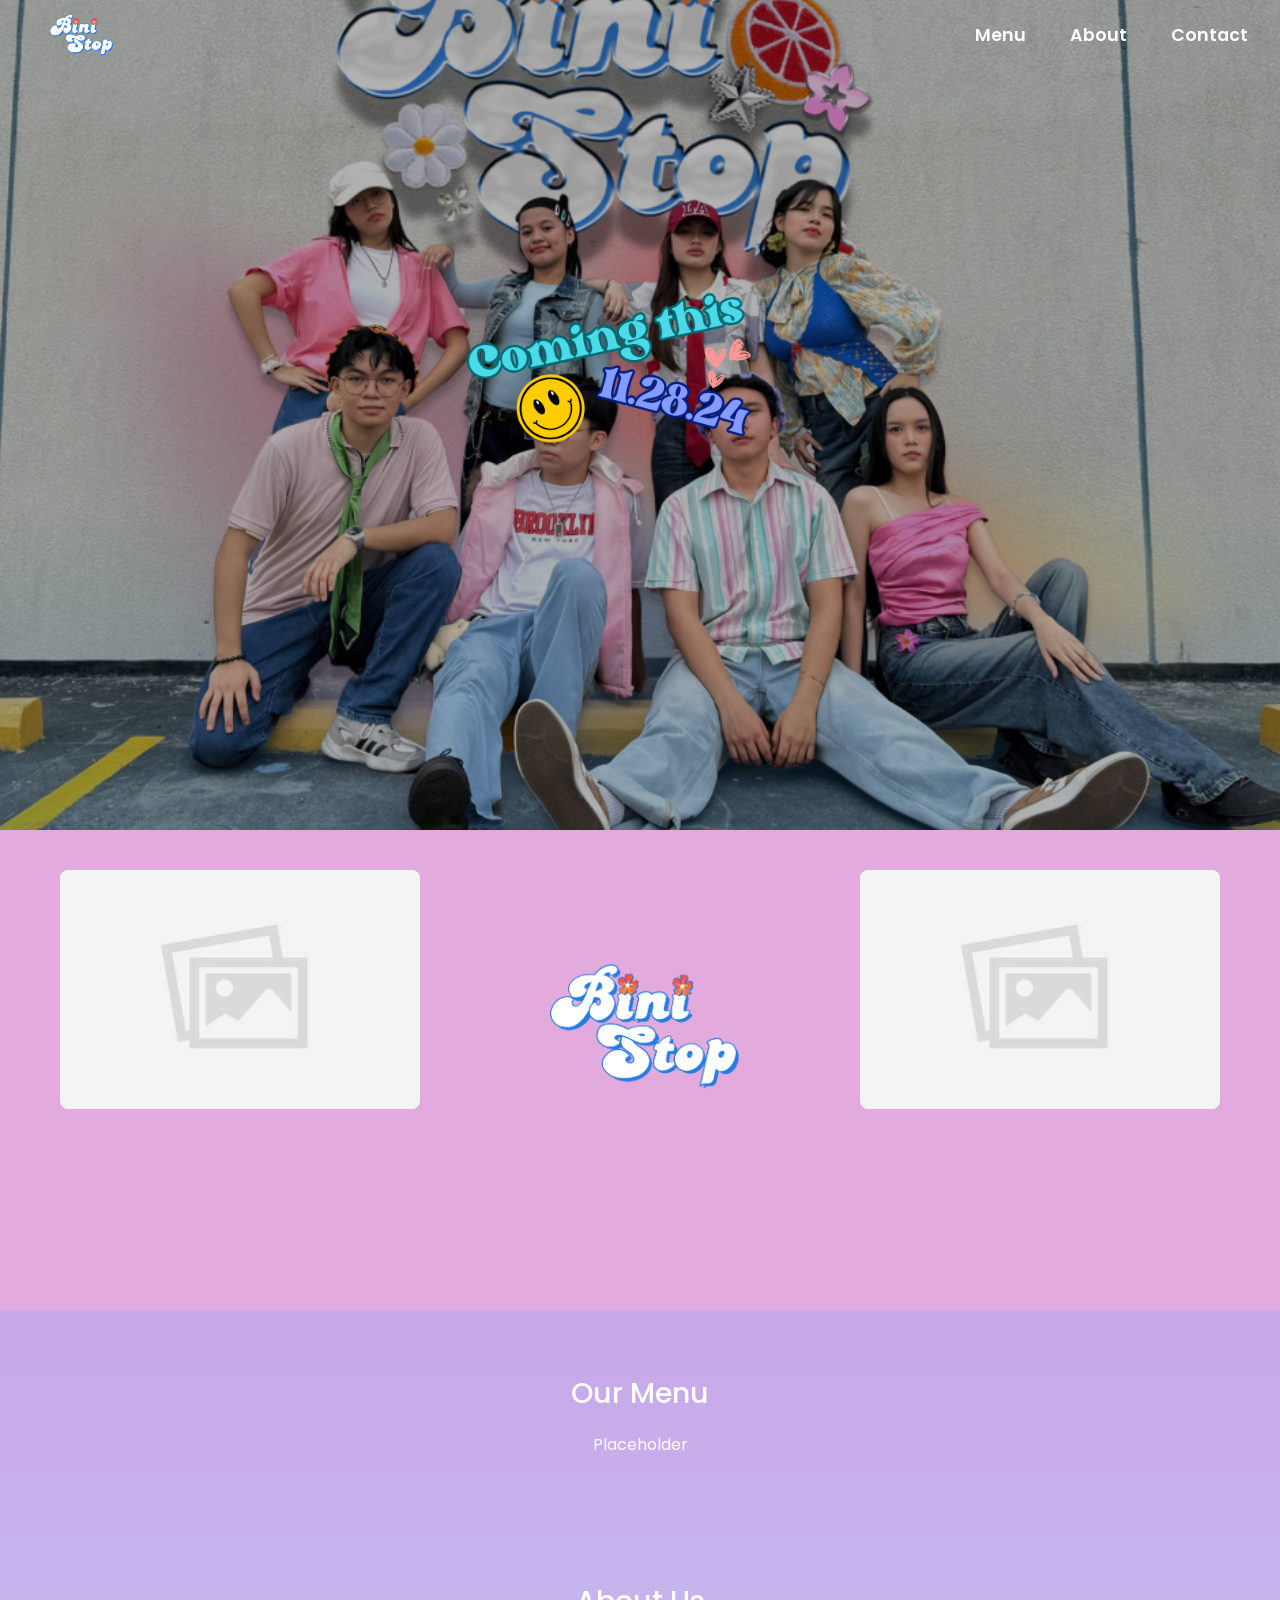
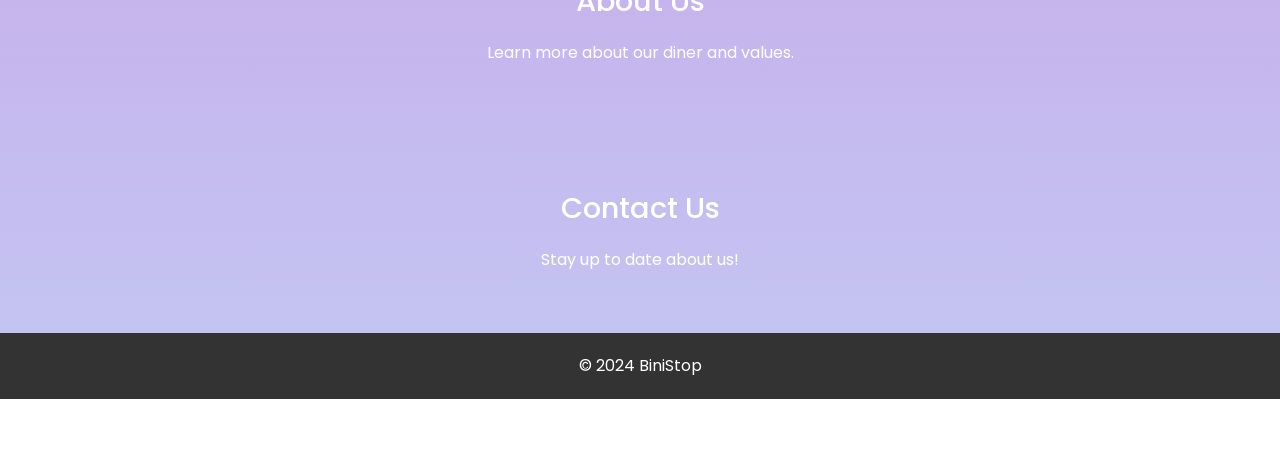
==== index.html @ a8782098 "Added slider" ====
<!DOCTYPE html>
<html lang="en">
<head>
  <meta charset="UTF-8">
  <meta name="viewport" content="width=device-width, initial-scale=1.0, maximum-scale=1.0, user-scalable=no">
  <title>BiniStop</title>
  <link rel="stylesheet" href="./css/style.css">
  <link href="https://fonts.googleapis.com/css2?family=Poppins:wght@400;600&display=swap" rel="stylesheet">
  <link rel="stylesheet" href="https://unpkg.com/swiper/swiper-bundle.min.css">
  <script src="https://cdn.jsdelivr.net/npm/swiper@11/swiper-bundle.min.js"></script>
</head>

<body>
<div class="top-bar">
  <div class="barlogo">
    <img src="./icons/text-logo.PNG" alt="Icon" class="topbar-icon">
  </div>
  <div class="nav-links">
    <a href="#menu">Menu</a>
    <a href="#about">About</a>
    <a href="#contact">Contact</a>
  </div>
</div>

<header class="header">
  <div class="logo-container">
    <img src="./icons/comingsoon.png" alt="Icon" class="logo">
  </div>
</header>

<section id="hero" class="hero">
  <div class="swiper-container">
    <div class="swiper-wrapper">
      <div class="swiper-slide"><img src="./icons/placeholder.png" alt="Diner Image 1"></div>
      <div class="swiper-slide"><img src="./icons/text-logo.PNG" alt="Diner Image 2"></div>
      <div class="swiper-slide"><img src="./icons/placeholder.png" alt="Diner Image 3"></div>
    </div>
    <div class="swiper-pagination"></div>
    <div class="swiper-button-next"></div>
    <div class="swiper-button-prev"></div>
  </div>
</section>

<section id="menu" class="menu">
  <h2>Our Menu</h2>
  <p>Placeholder</p>
</section>

<section id="about" class="about">
  <h2>About Us</h2>
  <p>Learn more about our diner and values.</p>
</section>

<section id="contact" class="contact">
  <h2>Contact Us</h2>
  <p>Stay up to date about us!</p>
</section>

<footer class="footer">
  <p>&copy; 2024 BiniStop</p>
</footer>

<script src="https://cdn.jsdelivr.net/npm/swiper@11/swiper-bundle.min.js"></script>
<script src="./js/app.js" defer></script>
</body>
</html>
---- css/style.css ----
/* style.css */
:root {
  --prim-pink: #FF69B4;
  --prim-green: #3CB371;
  --prim-blue: #6495ED;
  --prim-yellow: #FFD700;
  --text-color: #333;
  --bg-color: #f7f7f7;

  --lite-pink: #F4E7FB;
  --lite-tan: #F3DCDC;
  --lite-orange: #F5BCBA;
  --lite-lavender: #E3AADD;
  --lite-purple: #C8A8E9;
  --lite-blue: #C3C7F3;

  --my-gradient: linear-gradient(var(--lite-pink), var(--lite-orange), var(--lite-purple), var(--lite-blue));
  --header-height: 70px;
}

html {
  scroll-behavior: smooth;
  -webkit-text-size-adjust: 100%;
  -webkit-tap-highlight-color: transparent;
}

body {
  font-family: 'Poppins', sans-serif;
  font-size: 16px;
  background: var(--my-gradient);
  color: var(--lite-orange);
  line-height: 1.6;
  margin: 0;
  padding: 0;
  overflow-x: hidden;
  -webkit-font-smoothing: antialiased;
  -moz-osx-font-smoothing: grayscale;
}

* {
  box-sizing: border-box;
  margin: 0;
  padding: 0;
  touch-action: manipulation;
}

/* Top Bar and Navigation Styles */
.top-bar {
  display: flex;
  align-items: center;
  justify-content: space-between;
  background-color: rgba(0, 0, 0, 0);
  padding: 0 20px;
  width: 100%;
  height: var(--header-height);
  position: fixed;
  top: 0;
  z-index: 1000;
  transition: all 0.3s ease;
  backdrop-filter: blur(0);
  -webkit-backdrop-filter: blur(0);
}

.top-bar.scrolled {
  background-color: rgba(0, 0, 0, 0.8);
  backdrop-filter: blur(10px);
  -webkit-backdrop-filter: blur(10px);
}

.nav-links {
  display: flex;
  gap: 20px;
  align-items: center;
  margin-left: auto;
}

.nav-links a {
  color: white;
  text-decoration: none;
  font-size: 1.1rem;
  font-weight: 600;
  transition: color 0.3s;
  padding: 8px 12px;
  border-radius: 4px;
  white-space: nowrap;
}

.nav-links a:hover,
.nav-links a:active {
  color: var(--lite-blue);
  background-color: rgba(255, 255, 255, 0.1);
}

.barlogo {
  display: flex;
  align-items: center;
  height: 100%;
}

.topbar-icon {
  width: 120px;
  height: auto;
  object-fit: contain;
}

/* Header Styles */
.header {
  display: flex;
  justify-content: center;
  align-items: center;
  min-height: 100vh;
  background-image: url("../icons/headerimg.png");
  background-size: cover;
  background-position: center;
  background-repeat: no-repeat;
  position: relative;
  padding: 20px;
  text-align: center;
  margin-top: calc(-1 * var(--header-height));
}

.header::before {
  content: '';
  position: absolute;
  top: 0;
  left: 0;
  right: 0;
  bottom: 0;
  background-color: rgba(0, 0, 0, 0.3);
  z-index: 1;
}

.logo-container {
  position: relative;
  z-index: 2;
  width: 100%;
  max-width: 500px;
  margin: 0 auto;
  padding: 20px;
}

.logo {
  width: 100%;
  height: auto;
  max-height: 400px;
  object-fit: contain;
  transition: transform 0.3s ease;
}

/* Swiper Styles */
.hero {
  background-color: var(--lite-lavender);
  padding: 40px 0;
}

.swiper-container {
  width: 100%;
  max-width: 1200px;
  margin: 0 auto;
  padding: 0 20px;
  height: 400px;
}

.swiper-slide {
  text-align: center;
  font-size: 18px;
  display: flex;
  justify-content: center;
  align-items: center;
  height: 100%;
}

.swiper-slide img {
  width: 100%;
  height: auto;
  border-radius: 8px;
  object-fit: cover;
}

.swiper-button-next,
.swiper-button-prev {
  color: #fff;
  background-color: rgba(0, 0, 0, 0.5);
  padding: 30px;
  border-radius: 50%;
  width: 40px;
  height: 40px;
}

.swiper-button-next:after,
.swiper-button-prev:after {
  font-size: 20px;
}

.swiper-pagination-bullet {
  background: #fff;
  opacity: 0.5;
}

.swiper-pagination-bullet-active {
  opacity: 1;
}

/* Section Styles */
.section {
  padding: 60px 20px;
  margin: 0;
}

.menu, .about, .contact {
  color: white;
  padding: 60px 20px;
  text-align: center;
}

h1 {
  font-size: 2rem;
  font-weight: 600;
  margin-bottom: 20px;
}

h2 {
  font-size: 1.8rem;
  font-weight: 500;
  margin-bottom: 16px;
}

/* Footer */
.footer {
  background-color: #333;
  color: white;
  padding: 20px;
  text-align: center;
}

/* Media Queries */
@media (max-width: 768px) {
  :root {
    --header-height: 60px;
  }

  .swiper-container {
    height: 300px;
  }

  .swiper-button-next,
  .swiper-button-prev {
    padding: 20px;
  }

  body {
    font-size: 14px;
  }

  .top-bar {
    padding: 0 15px;
  }

  .nav-links {
    gap: 10px;
  }

  .nav-links a {
    font-size: 1rem;
    padding: 6px 8px;
  }

  .topbar-icon {
    width: 100px;
  }

  .header {
    min-height: 80vh;
  }

  .logo-container {
    padding: 15px;
  }

  .logo {
    max-height: 300px;
  }

  .section {
    padding: 40px 15px;
  }

  h1 {
    font-size: 1.8rem;
  }

  h2 {
    font-size: 1.5rem;
  }
}

@media (max-width: 480px) {
  .nav-links a {
    font-size: 0.9rem;
    padding: 4px 6px;
  }

  .topbar-icon {
    width: 80px;
  }

  .logo {
    max-height: 250px;
  }

  .swiper-container {
    height: 250px;
  }
}

/* Touch Device Optimizations */
@media (hover: none) {
  .nav-links a:hover {
    color: white;
    background-color: transparent;
  }
}
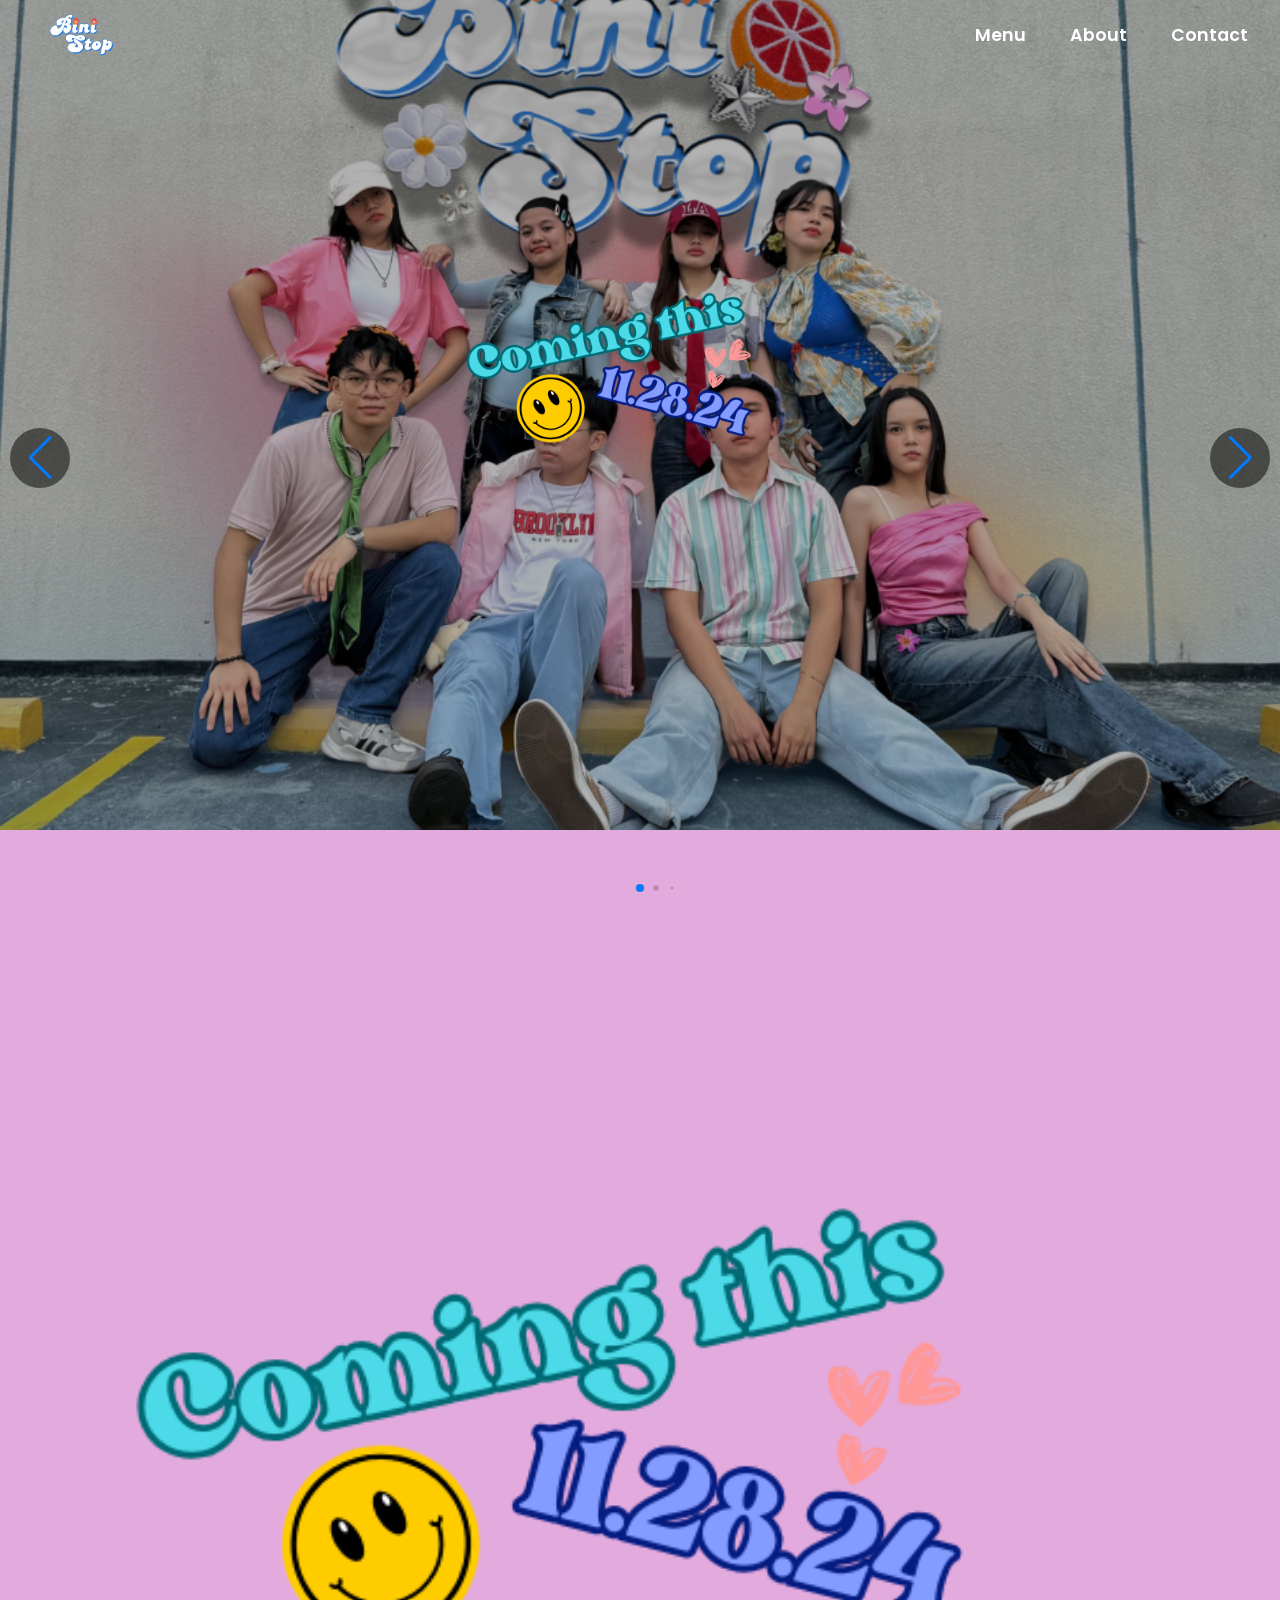
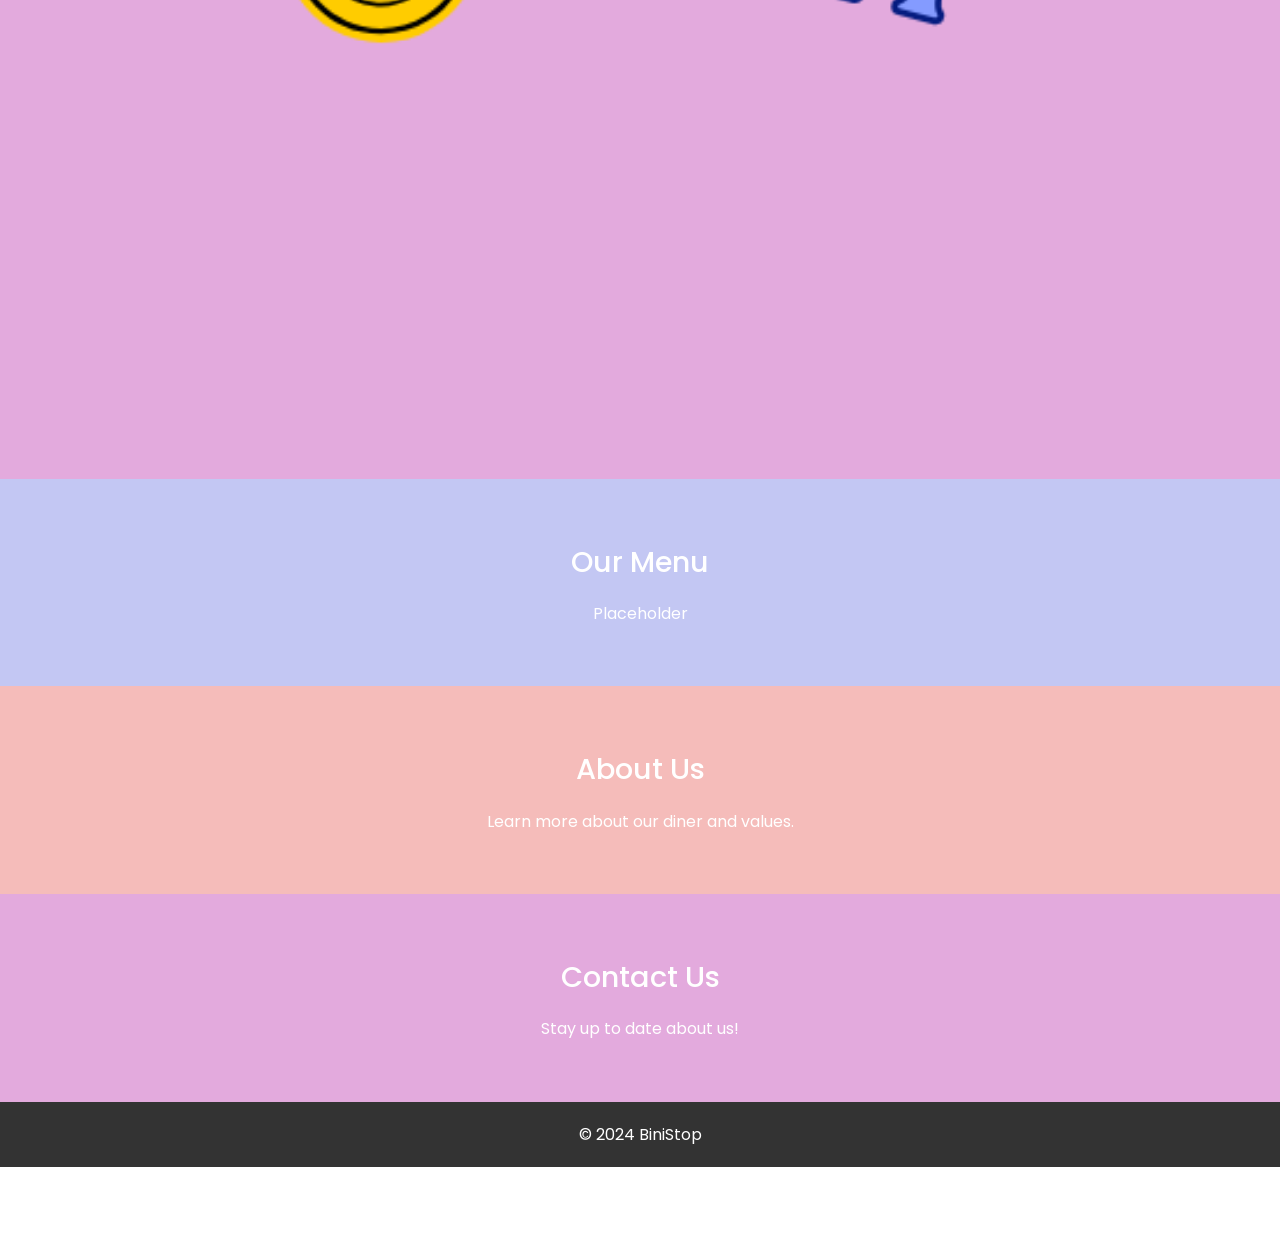
==== commit 36abbb47: "Fixed Swiper Fixed Color Scheme" ====
--- a/index.html
+++ b/index.html
@@ -31,9 +31,9 @@
 <section id="hero" class="hero">
   <div class="swiper-container">
     <div class="swiper-wrapper">
-      <div class="swiper-slide"><img src="./icons/placeholder.png" alt="Diner Image 1"></div>
-      <div class="swiper-slide"><img src="./icons/text-logo.PNG" alt="Diner Image 2"></div>
-      <div class="swiper-slide"><img src="./icons/placeholder.png" alt="Diner Image 3"></div>
+      <div class="swiper-slide"><img src="./icons/comingsoon.png" alt="Diner Image 1"></div>
+      <div class="swiper-slide"><img src="./icons/comingsoon.png" alt="Diner Image 2"></div>
+      <div class="swiper-slide"><img src="./icons/comingsoon.png" alt="Diner Image 3"></div>
     </div>
     <div class="swiper-pagination"></div>
     <div class="swiper-button-next"></div>
--- a/css/style.css
+++ b/css/style.css
@@ -155,10 +155,10 @@
 
 .swiper-container {
   width: 100%;
+  height: auto;
   max-width: 1200px;
   margin: 0 auto;
   padding: 0 20px;
-  height: 400px;
 }
 
 .swiper-slide {
@@ -167,14 +167,15 @@
   display: flex;
   justify-content: center;
   align-items: center;
+  height: 300px; /* Set fixed height instead of aspect-ratio */
+}
+
+.swiper-slide img {
+  width: 100%;
   height: 100%;
-}
-
-.swiper-slide img {
-  width: 100%;
-  height: auto;
+  max-width: 100%;
   border-radius: 8px;
-  object-fit: cover;
+  object-fit: contain;
 }
 
 .swiper-button-next,
@@ -213,6 +214,18 @@
   text-align: center;
 }
 
+.menu {
+  background-color: var(--lite-blue);
+}
+
+.contact {
+  background-color: var(--lite-lavender);
+}
+
+.about {
+  background-color: var(--lite-orange);
+}
+
 h1 {
   font-size: 2rem;
   font-weight: 600;
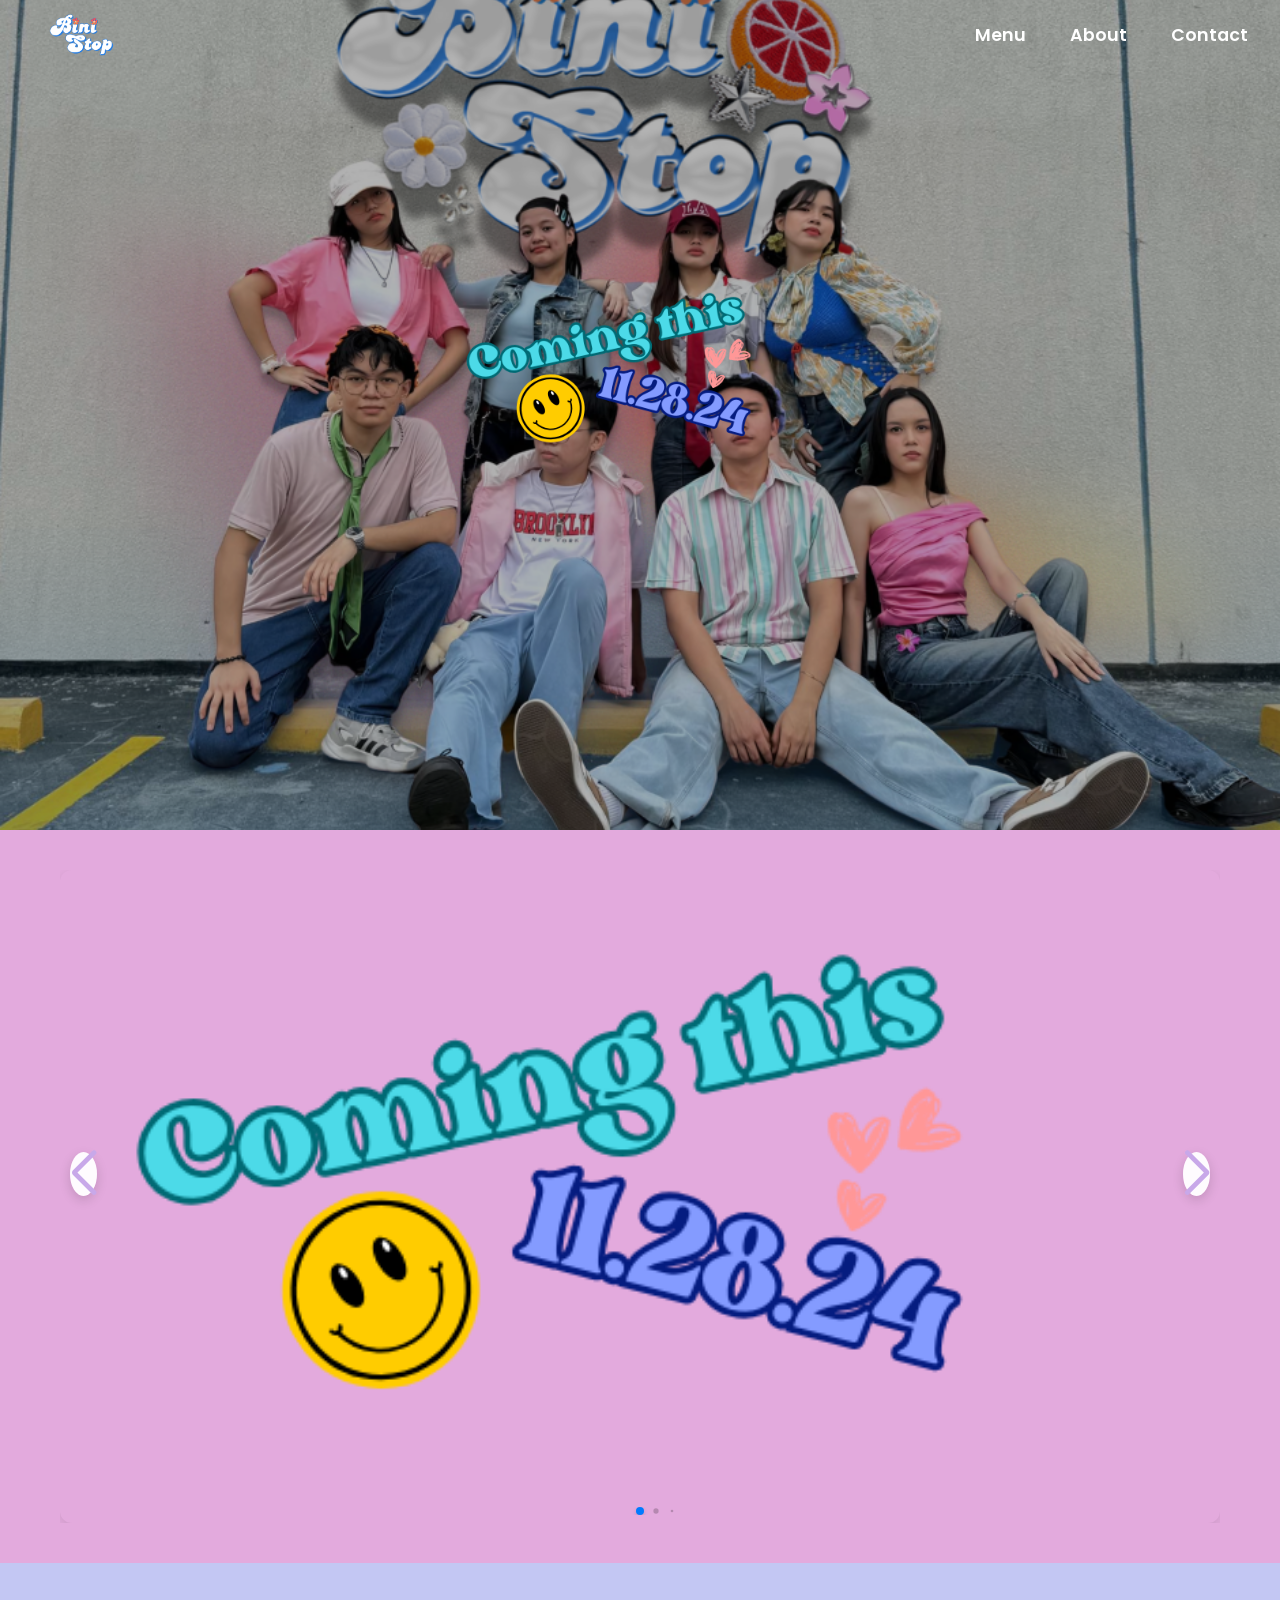
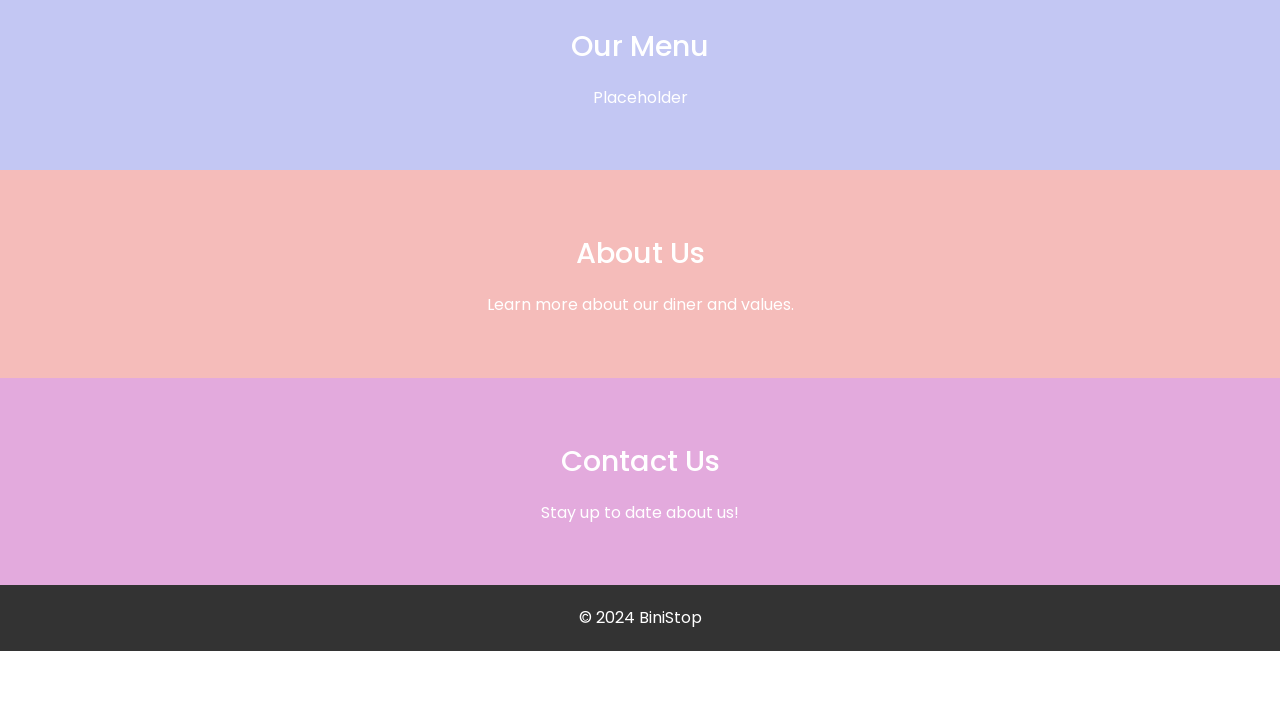
==== commit 709d48f0: "- Fixed Swiper - Losing my mind" ====
--- a/index.html
+++ b/index.html
@@ -6,8 +6,7 @@
   <title>BiniStop</title>
   <link rel="stylesheet" href="./css/style.css">
   <link href="https://fonts.googleapis.com/css2?family=Poppins:wght@400;600&display=swap" rel="stylesheet">
-  <link rel="stylesheet" href="https://unpkg.com/swiper/swiper-bundle.min.css">
-  <script src="https://cdn.jsdelivr.net/npm/swiper@11/swiper-bundle.min.js"></script>
+  <link rel="stylesheet" href="https://cdn.jsdelivr.net/npm/swiper@11/swiper-bundle.min.css">
 </head>
 
 <body>
@@ -28,16 +27,30 @@
   </div>
 </header>
 
+<!-- Updated Hero Section with New Swiper -->
 <section id="hero" class="hero">
-  <div class="swiper-container">
+  <div class="swiper-main">
     <div class="swiper-wrapper">
-      <div class="swiper-slide"><img src="./icons/comingsoon.png" alt="Diner Image 1"></div>
-      <div class="swiper-slide"><img src="./icons/comingsoon.png" alt="Diner Image 2"></div>
-      <div class="swiper-slide"><img src="./icons/comingsoon.png" alt="Diner Image 3"></div>
+      <div class="swiper-slide">
+        <div class="slide-content">
+          <img src="./icons/comingsoon.png" alt="Diner Image 1">
+        </div>
+      </div>
+      <div class="swiper-slide">
+        <div class="slide-content">
+          <img src="./icons/comingsoon.png" alt="Diner Image 2">
+        </div>
+      </div>
+      <div class="swiper-slide">
+        <div class="slide-content">
+          <img src="./icons/comingsoon.png" alt="Diner Image 3">
+        </div>
+      </div>
     </div>
-    <div class="swiper-pagination"></div>
+    <!-- Navigation -->
     <div class="swiper-button-next"></div>
     <div class="swiper-button-prev"></div>
+    <div class="swiper-pagination"></div>
   </div>
 </section>
 
--- a/css/style.css
+++ b/css/style.css
@@ -151,55 +151,118 @@
 .hero {
   background-color: var(--lite-lavender);
   padding: 40px 0;
-}
-
-.swiper-container {
-  width: 100%;
-  height: auto;
+  width: 100%;
+  overflow: hidden;
+}
+
+.swiper-main {
+  width: 100%;
   max-width: 1200px;
   margin: 0 auto;
   padding: 0 20px;
+  position: relative;
 }
 
 .swiper-slide {
-  text-align: center;
-  font-size: 18px;
   display: flex;
   justify-content: center;
   align-items: center;
-  height: 300px; /* Set fixed height instead of aspect-ratio */
-}
-
-.swiper-slide img {
+  overflow: hidden;
+}
+
+.slide-content {
+  width: 100%;
+  height: 0;
+  padding-bottom: 56.25%; /* 16:9 Aspect Ratio */
+  position: relative;
+  overflow: hidden;
+  border-radius: 12px;
+  box-shadow: 0 4px 12px rgba(0, 0, 0, 0.1);
+}
+
+.slide-content img {
+  position: absolute;
+  top: 0;
+  left: 0;
   width: 100%;
   height: 100%;
-  max-width: 100%;
-  border-radius: 8px;
-  object-fit: contain;
+  object-fit: cover;
+  transition: transform 0.3s ease;
 }
 
 .swiper-button-next,
 .swiper-button-prev {
-  color: #fff;
-  background-color: rgba(0, 0, 0, 0.5);
-  padding: 30px;
+  width: 50px;
+  height: 50px;
+  background-color: rgba(255, 255, 255, 0.95);
   border-radius: 50%;
-  width: 40px;
-  height: 40px;
+  box-shadow: 0 4px 12px rgba(0, 0, 0, 0.15);
+  color: var(--lite-purple);
+  transition: all 0.3s cubic-bezier(0.4, 0, 0.2, 1);
+
+  /* Center the arrow */
+  display: flex;
+  align-items: center;
+  justify-content: center;
+
+  /* Positioning */
+  margin: 0 20px;
+  top: 50%;
+  transform: translateY(-50%);
 }
 
 .swiper-button-next:after,
 .swiper-button-prev:after {
   font-size: 20px;
+  font-weight: bold;
+  color: var(--lite-purple);
+  transition: transform 0.3s ease;
+}
+
+/* Hover effects */
+.swiper-button-next:hover,
+.swiper-button-prev:hover {
+  box-shadow: 0 6px 16px rgba(0, 0, 0, 0.2);
+  transform: translateY(-50%) scale(1.1);
+}
+
+.swiper-button-next:hover:after {
+  transform: translateX(2px);
+}
+
+.swiper-button-prev:hover:after {
+  transform: translateX(-2px);
+}
+
+.swiper-button-next:active,
+.swiper-button-prev:active {
+  transform: translateY(-50%) scale(0.95);
+  box-shadow: 0 2px 8px rgba(0, 0, 0, 0.15);
+}
+
+.swiper-pagination {
+  position: relative;
+  margin-top: 20px;
 }
 
 .swiper-pagination-bullet {
-  background: #fff;
-  opacity: 0.5;
+  width: 10px;
+  height: 10px;
+  opacity: 0.6;
+  transition: all 0.3s ease;
+  margin: 0 6px;
 }
 
 .swiper-pagination-bullet-active {
   opacity: 1;
+  background: var(--lite-purple);
+  transform: scale(1.3);
+  box-shadow: 0 2px 4px rgba(0, 0, 0, 0.15);
+}
+
+.swiper-pagination-bullet:hover {
+  opacity: 0.8;
+  transform: scale(1.2);
 }
 
 /* Section Styles */
@@ -224,6 +287,18 @@
 
 .about {
   background-color: var(--lite-orange);
+}
+
+.menu {
+  background-color: var(--lite-blue);
+}
+
+.about {
+  background-color: var(--lite-orange);
+}
+
+.contact {
+  background-color: var(--lite-lavender);
 }
 
 h1 {
@@ -252,13 +327,20 @@
     --header-height: 60px;
   }
 
-  .swiper-container {
-    height: 300px;
+  .swiper-main {
+    padding: 0 10px;
   }
 
   .swiper-button-next,
   .swiper-button-prev {
-    padding: 20px;
+    width: 40px;
+    height: 40px;
+    margin: 0 10px;
+  }
+
+  .swiper-button-next:after,
+  .swiper-button-prev:after {
+    font-size: 18px;
   }
 
   body {
@@ -308,6 +390,25 @@
 }
 
 @media (max-width: 480px) {
+  .hero {
+    padding: 20px 0;
+  }
+
+  .slide-content {
+    padding-bottom: 75%; /* 4:3 Aspect Ratio for mobile */
+  }
+
+  .swiper-button-next,
+  .swiper-button-prev {
+    display: none;
+  }
+
+  .swiper-pagination-bullet {
+    width: 8px;
+    height: 8px;
+    margin: 0 4px;
+  }
+
   .nav-links a {
     font-size: 0.9rem;
     padding: 4px 6px;
@@ -321,9 +422,6 @@
     max-height: 250px;
   }
 
-  .swiper-container {
-    height: 250px;
-  }
 }
 
 /* Touch Device Optimizations */
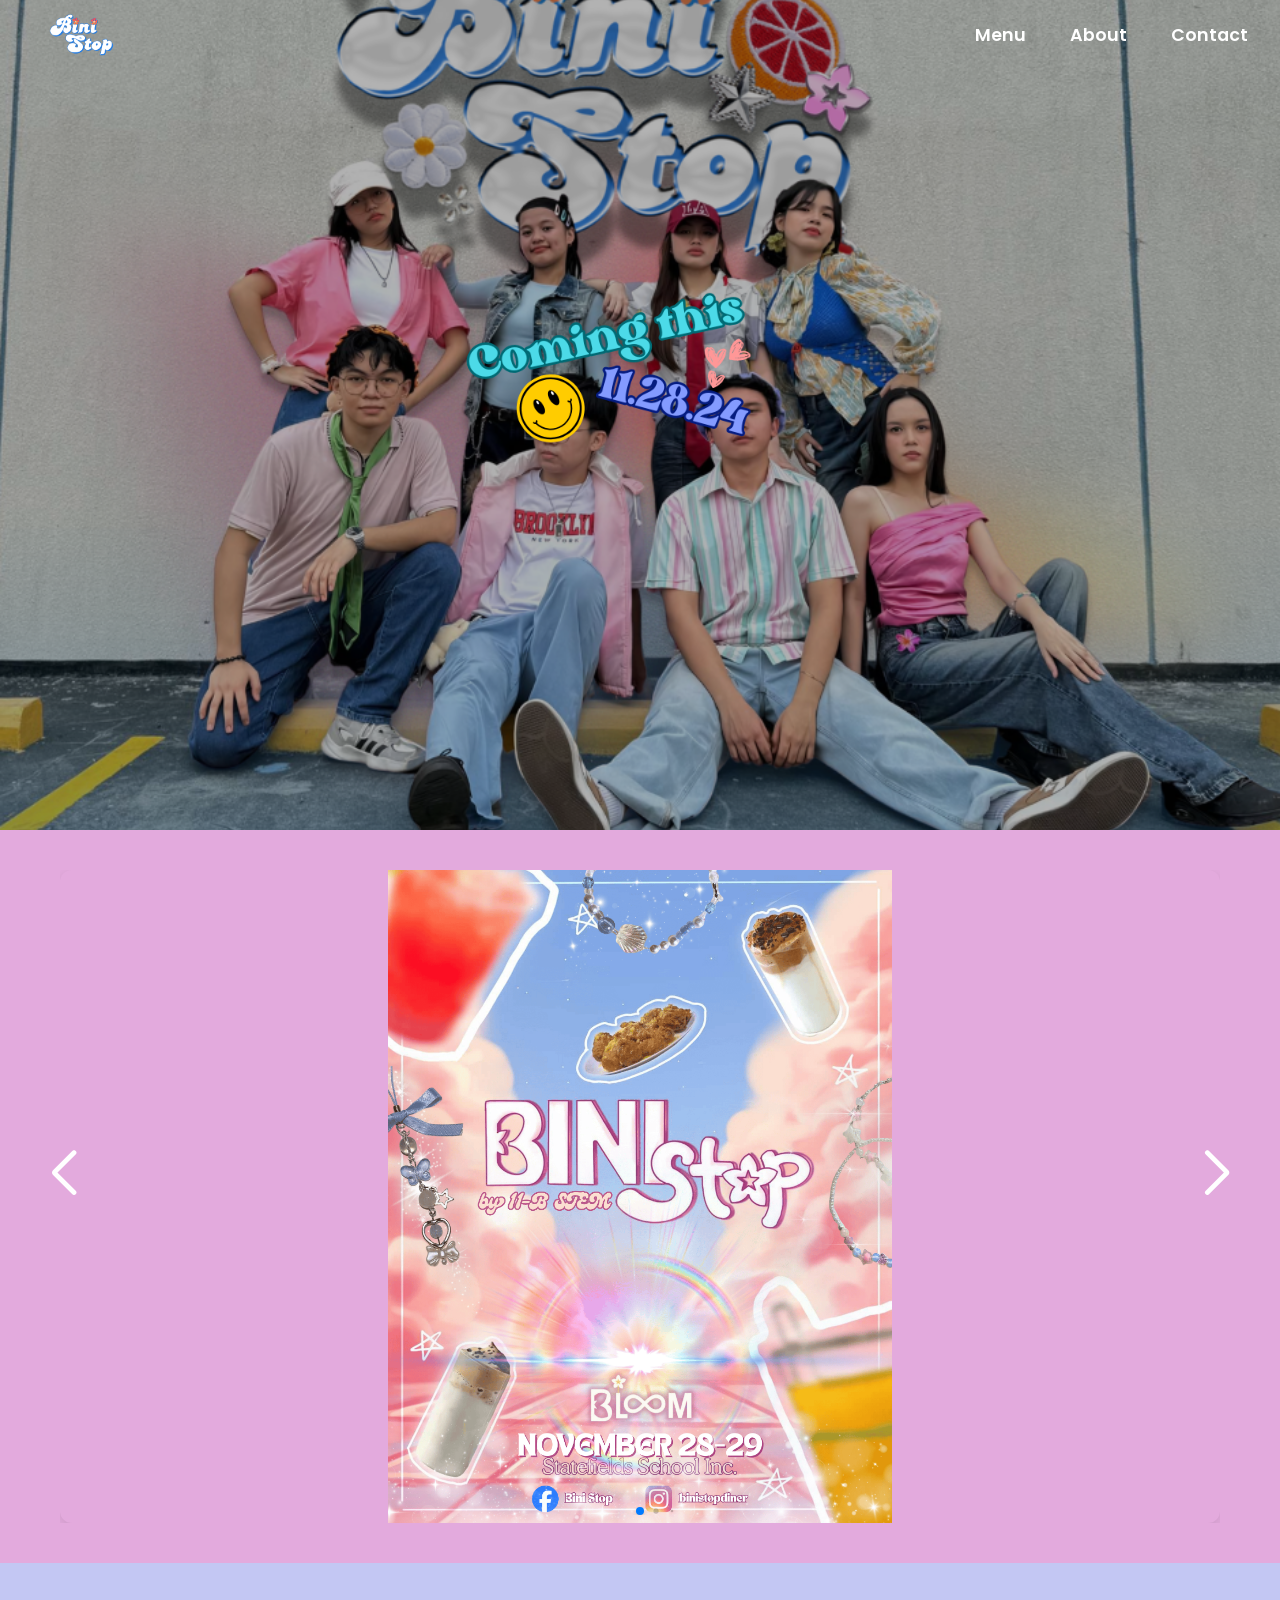
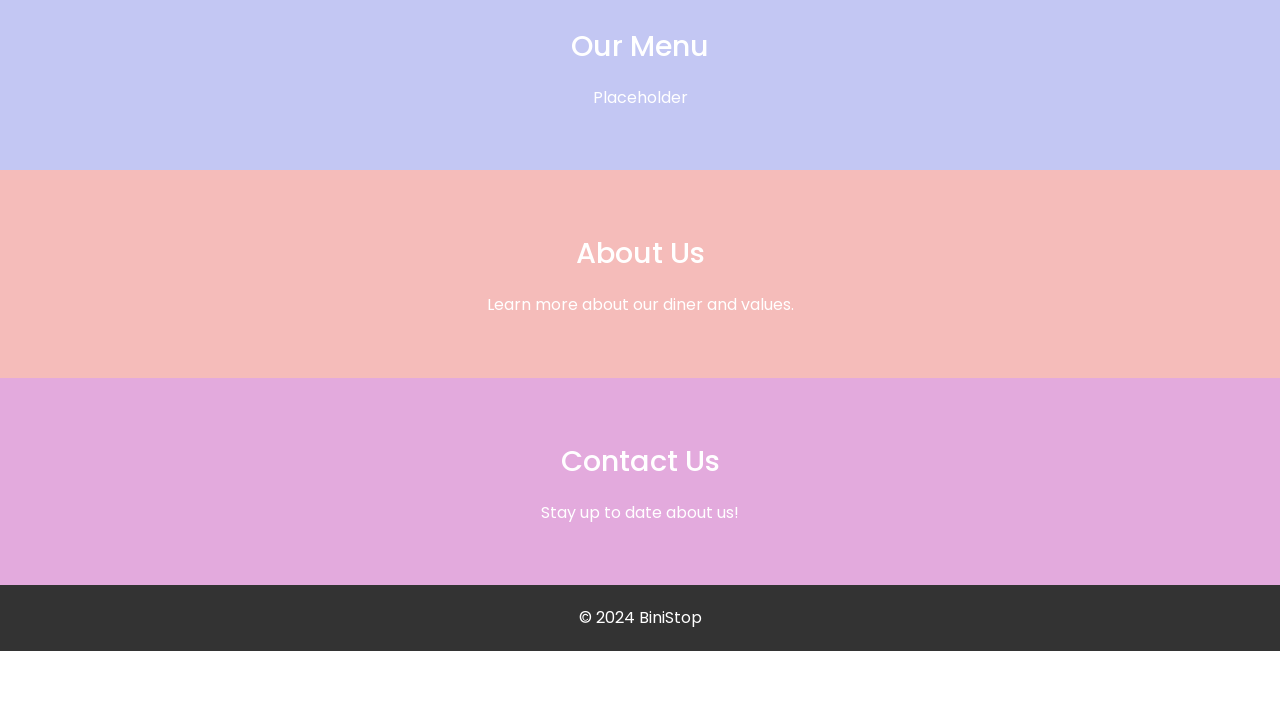
==== commit 8dbb2a2f: "Fixed Swiper Fixed Color Scheme" ====
--- a/index.html
+++ b/index.html
@@ -33,17 +33,22 @@
     <div class="swiper-wrapper">
       <div class="swiper-slide">
         <div class="slide-content">
-          <img src="./icons/comingsoon.png" alt="Diner Image 1">
+          <img src="./icons/poster.png" alt="Diner Image 1">
         </div>
       </div>
       <div class="swiper-slide">
         <div class="slide-content">
-          <img src="./icons/comingsoon.png" alt="Diner Image 2">
+          <img src="./icons/poster-drinks.PNG" alt="Diner Image 2">
         </div>
       </div>
       <div class="swiper-slide">
         <div class="slide-content">
-          <img src="./icons/comingsoon.png" alt="Diner Image 3">
+          <img src="./icons/poster-merch.png" alt="Diner Image 3">
+        </div>
+      </div>
+      <div class="swiper-slide">
+        <div class="slide-content">
+          <img src="./icons/poster-packaging.png" alt="Diner Image 3">
         </div>
       </div>
     </div>
--- a/css/style.css
+++ b/css/style.css
@@ -95,6 +95,12 @@
   display: flex;
   align-items: center;
   height: 100%;
+  cursor: pointer;
+  transition: transform 0.3s ease;
+}
+
+.barlogo:hover {
+  transform: scale(1.05);
 }
 
 .topbar-icon {
@@ -186,44 +192,37 @@
   left: 0;
   width: 100%;
   height: 100%;
-  object-fit: cover;
+  object-fit: scale-down;
   transition: transform 0.3s ease;
 }
 
 .swiper-button-next,
 .swiper-button-prev {
-  width: 50px;
-  height: 50px;
-  background-color: rgba(255, 255, 255, 0.95);
-  border-radius: 50%;
-  box-shadow: 0 4px 12px rgba(0, 0, 0, 0.15);
-  color: var(--lite-purple);
-  transition: all 0.3s cubic-bezier(0.4, 0, 0.2, 1);
-
-  /* Center the arrow */
-  display: flex;
-  align-items: center;
-  justify-content: center;
-
-  /* Positioning */
-  margin: 0 20px;
+  width: auto;  /* Remove fixed width */
+  height: auto; /* Remove fixed height */
+  background-color: transparent; /* Remove white background */
+  box-shadow: none; /* Remove shadow */
+  color: white; /* Make arrows white */
+  transition: transform 0.3s cubic-bezier(0.4, 0, 0.2, 1);
+
+  /* Update positioning */
+  margin: 0;
   top: 50%;
   transform: translateY(-50%);
 }
 
 .swiper-button-next:after,
 .swiper-button-prev:after {
-  font-size: 20px;
+  font-size: 24px; /* Adjust size as needed */
   font-weight: bold;
-  color: var(--lite-purple);
-  transition: transform 0.3s ease;
+  color: white; /* Make arrows white */
 }
 
 /* Hover effects */
 .swiper-button-next:hover,
 .swiper-button-prev:hover {
-  box-shadow: 0 6px 16px rgba(0, 0, 0, 0.2);
-  transform: translateY(-50%) scale(1.1);
+  box-shadow: none;
+  transform: translateY(-50%) scale(1.2);
 }
 
 .swiper-button-next:hover:after {
@@ -237,7 +236,6 @@
 .swiper-button-next:active,
 .swiper-button-prev:active {
   transform: translateY(-50%) scale(0.95);
-  box-shadow: 0 2px 8px rgba(0, 0, 0, 0.15);
 }
 
 .swiper-pagination {
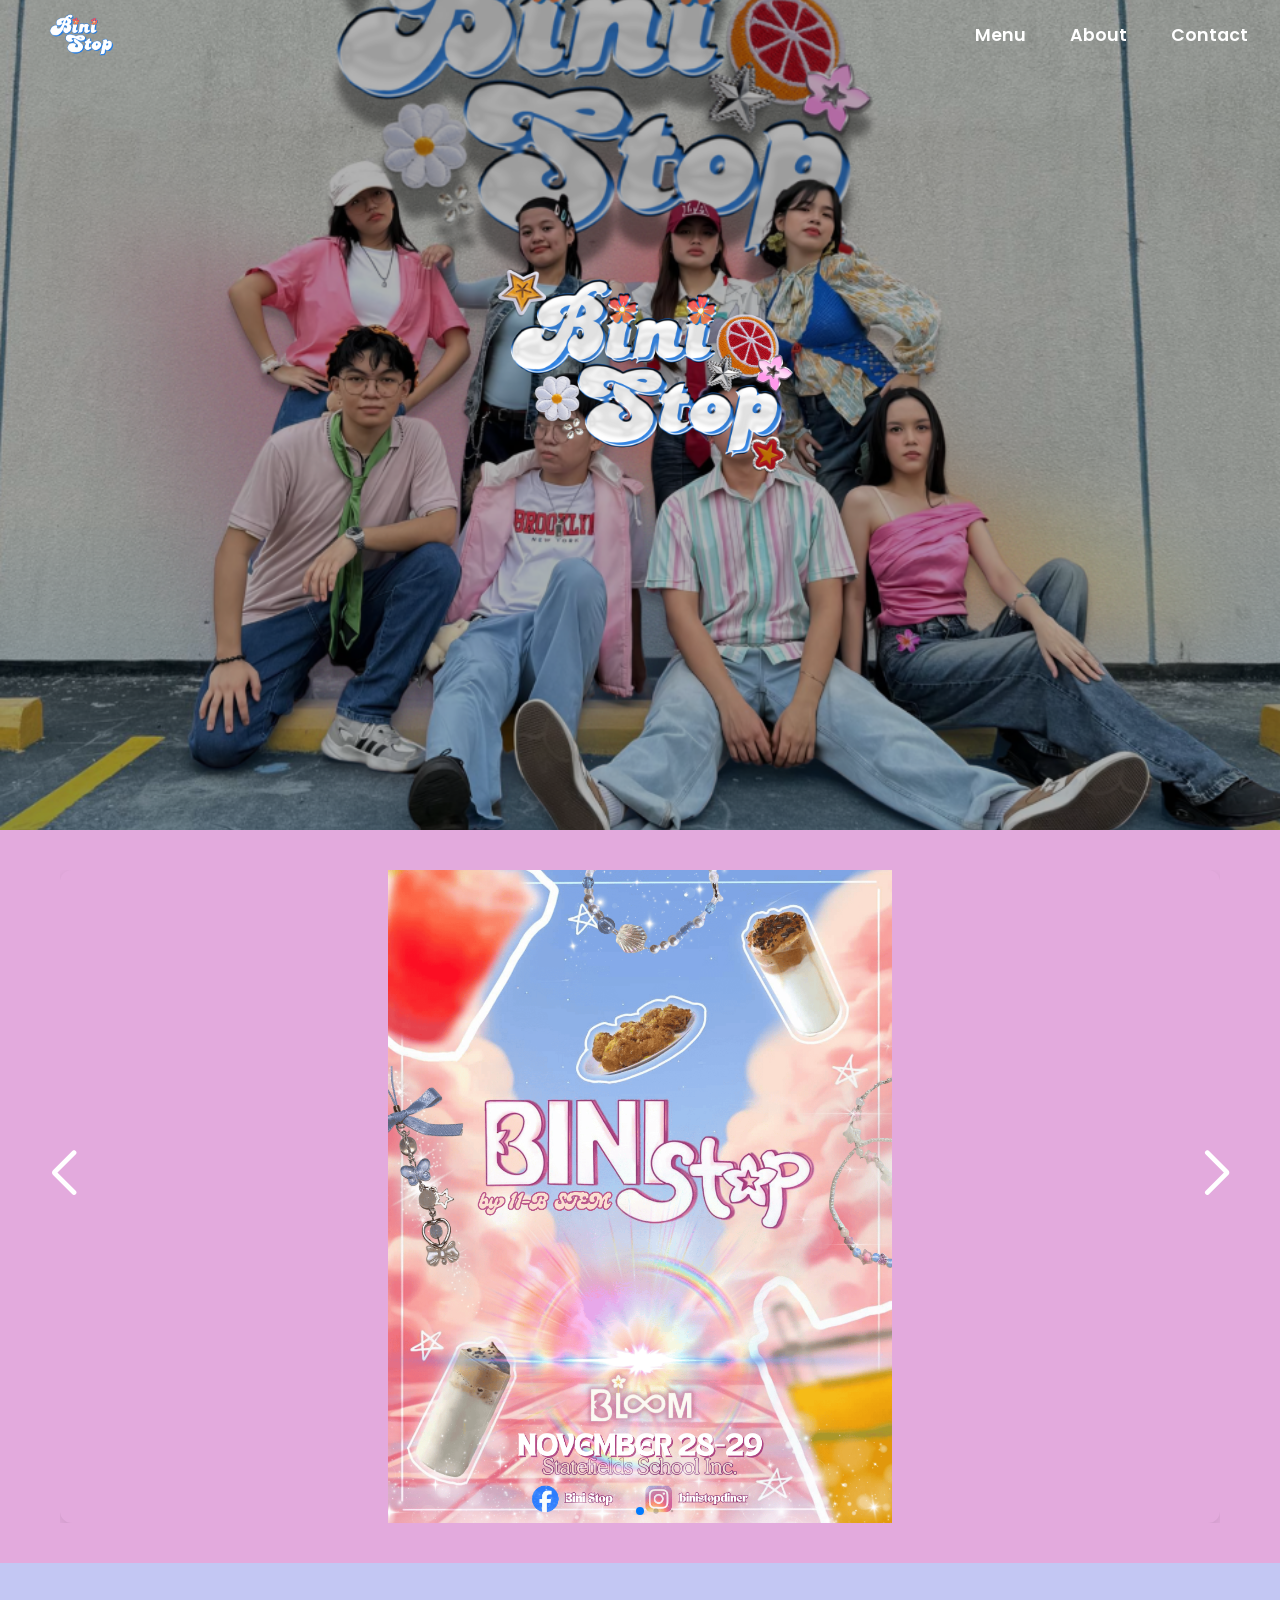
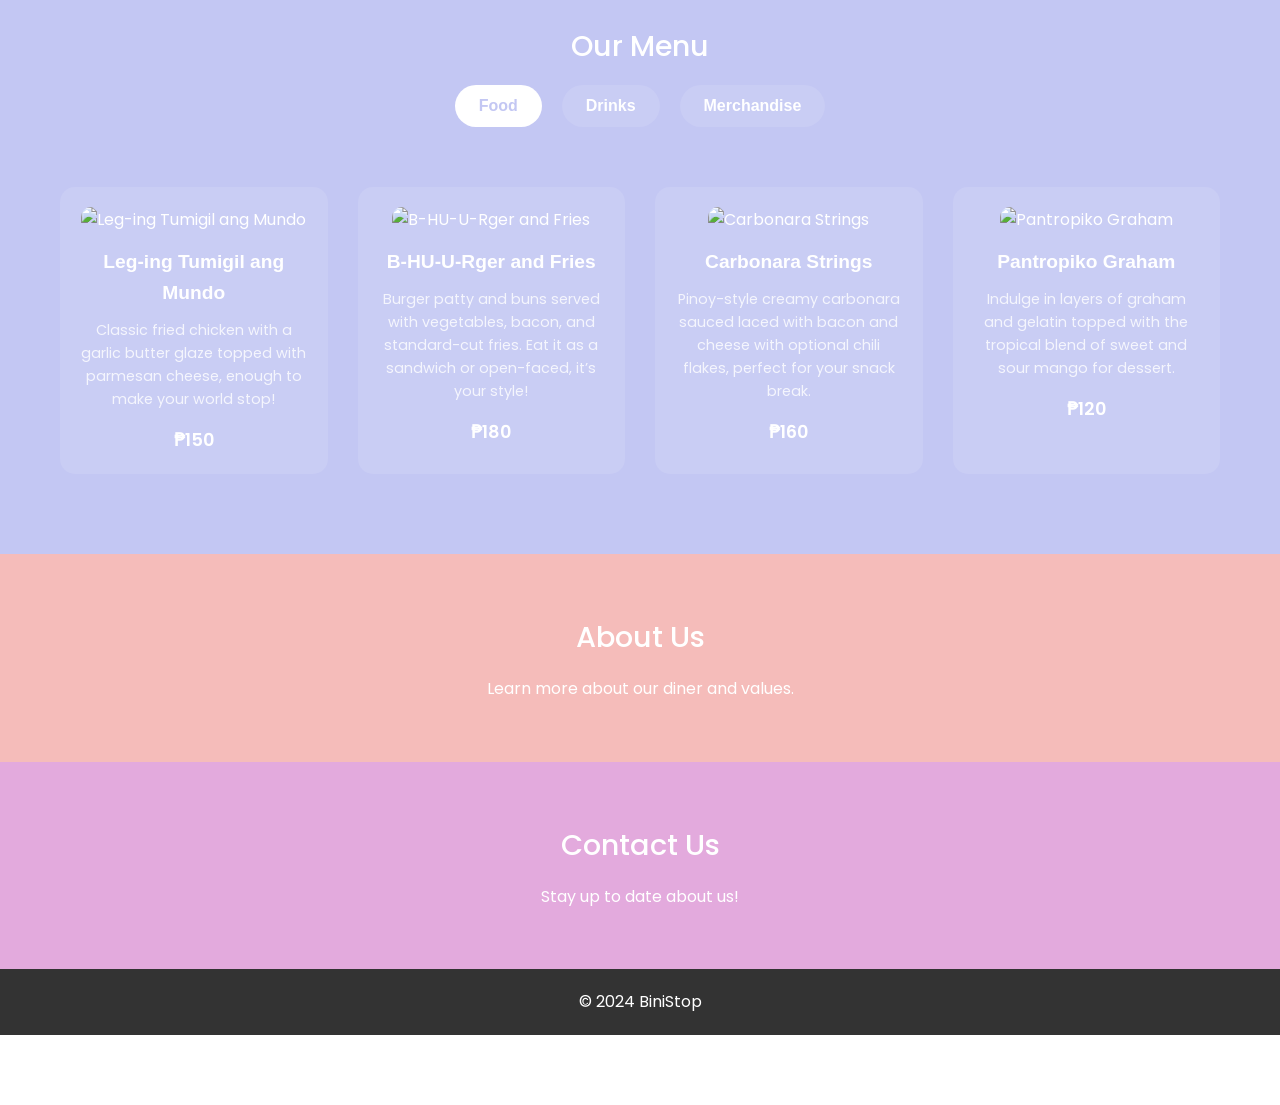
==== commit 3a9879e0: "- New Menu" ====
--- a/index.html
+++ b/index.html
@@ -23,7 +23,7 @@
 
 <header class="header">
   <div class="logo-container">
-    <img src="./icons/comingsoon.png" alt="Icon" class="logo">
+    <img src="./icons/tb-logo.png" alt="Icon" class="logo">
   </div>
 </header>
 
@@ -61,7 +61,104 @@
 
 <section id="menu" class="menu">
   <h2>Our Menu</h2>
-  <p>Placeholder</p>
+  <div class="menu-tabs">
+    <button class="tab-button active" data-category="food">Food</button>
+    <button class="tab-button" data-category="drinks">Drinks</button>
+    <button class="tab-button" data-category="merchandise">Merchandise</button>
+  </div>
+
+  <div class="menu-content">
+    <!-- Food Items -->
+    <div class="menu-category active" id="food">
+      <div class="menu-grid">
+        <div class="menu-item">
+          <img src="/api/placeholder/200/200" alt="Leg-ing Tumigil ang Mundo">
+          <h3>Leg-ing Tumigil ang Mundo</h3>
+          <p>Classic fried chicken with a garlic butter glaze topped with parmesan cheese, enough to make your world stop!</p>
+          <span class="price">₱150</span>
+        </div>
+        <div class="menu-item">
+          <img src="/api/placeholder/200/200" alt="B-HU-U-Rger and Fries">
+          <h3>B-HU-U-Rger and Fries</h3>
+          <p>Burger patty and buns served with vegetables, bacon, and standard-cut fries. Eat it as a sandwich or open-faced, it’s your style!</p>
+          <span class="price">₱180</span>
+        </div>
+        <div class="menu-item">
+          <img src="/api/placeholder/200/200" alt="Carbonara Strings">
+          <h3>Carbonara Strings</h3>
+          <p>Pinoy-style creamy carbonara sauced laced with bacon and cheese with optional chili flakes, perfect for your snack break. </p>
+          <span class="price">₱160</span>
+        </div>
+        <div class="menu-item">
+          <img src="/api/placeholder/200/200" alt="Pantropiko Graham">
+          <h3>Pantropiko Graham</h3>
+          <p>Indulge in layers of graham and gelatin topped with the tropical blend of sweet and sour mango for dessert.</p>
+          <span class="price">₱120</span>
+        </div>
+      </div>
+    </div>
+
+    <!-- Drinks Items -->
+    <div class="menu-category" id="drinks">
+      <div class="menu-grid">
+        <div class="menu-item">
+          <img src="/api/placeholder/200/200" alt="Koppie-Chill">
+          <h3>Koppie-Chill</h3>
+          <p>Dating back to a time everyone needed a change, coffee dalgona arose to become a trendsetter. By topping the coffee dalgona with crushed oreos, “Koppie-Chill” is able to merge two famous drinks into one, retaining that bubbly froth, coffee and cream goodness.</p>
+          <span class="price">₱90</span>
+        </div>
+        <div class="menu-item">
+          <img src="/api/placeholder/200/200" alt="Milo Memoreo">
+          <h3>Milo Memoreo</h3>
+          <p>Everyone’s childhood served to you with a twist. “Milo Memoreo“ is a Milo drink incorporating that dalgona twist during the pandemic. That creamy chocolatey taste topped with crushed oreo cookies is sure to bring you back to some of your best memories.</p>
+          <span class="price">₱100</span>
+        </div>
+        <div class="menu-item">
+          <img src="/api/placeholder/200/200" alt="Tropical U">
+          <h3>Tropical U</h3>
+          <p>A Four Seasons juice by Tang, mixed with nata de coco and served with ice to give you that Pantropiko feel to our drink. “Tropical U” makes you feel relaxed on a hot and sunny day as the right amount of ice and tasty flavours cool your mouth. </p>
+          <span class="price">₱110</span>
+        </div>
+        <div class="menu-item">
+          <img src="/api/placeholder/200/200" alt="Nat-A-Mango">
+          <h3>Not-A-Mango</h3>
+          <p>Nat-A-Mango”—a tropical twist on a classic mango juice by Tang. Blending sweet mango with the fun chewiness of nata de coco, served over with just the right amount of ice, bringing a touch of island paradise to every sip.</p>
+          <span class="price">₱80</span>
+        </div>
+      </div>
+    </div>
+
+
+    <!-- Merchandise Items -->
+    <div class="menu-category" id="merchandise">
+      <div class="menu-grid">
+        <div class="menu-item">
+          <img src="/api/placeholder/200/200" alt="BINI Bracelets">
+          <h3>BINI Bracelets</h3>
+          <p>Features vibrant color themes and charms representing your favorite BINI members and music video eras, including Pantropiko, Cherry On Top, Salamin Salamin, and more. Perfect for everyday wear or to match with the customer’s aesthetics.</p>
+          <span class="price">₱350</span>
+        </div>
+        <div class="menu-item">
+          <img src="/api/placeholder/200/200" alt="BINI Phone Charms">
+          <h3>BINI Phone Charms</h3>
+          <p>Made from high-quality and durable yarns, perfect for a long-lasting accessory for the customer’s phone. It is designed to represent our buyer’s favorite BINI members and music video eras, featuring various color themes and designs.</p>
+          <span class="price">₱250</span>
+        </div>
+        <div class="menu-item">
+          <img src="/api/placeholder/200/200" alt="BINI Stickers">
+          <h3>BINI Stickers</h3>
+          <p>Made from high-quality and waterproof material that showcases various designs, featuring memes, your favorite lyrics, and your favorite BINI members in the chibi art style. Customers can used these unique stickers for their personal belongings such as notebooks, laptops, tumblers, and more.</p>
+          <span class="price">₱300</span>
+        </div>
+        <div class="menu-item">
+          <img src="/api/placeholder/200/200" alt="BINI Photobooth">
+          <h3>BINI Photobooth</h3>
+          <p>Capturing the customer’s unforgettable moments by pictures. Perfect for any creative poses they could strike, whether in front of the camera or in the mirror.</p>
+          <span class="price">₱200</span>
+        </div>
+      </div>
+    </div>
+  </div>
 </section>
 
 <section id="about" class="about">
--- a/css/style.css
+++ b/css/style.css
@@ -319,10 +319,109 @@
   text-align: center;
 }
 
+.menu-tabs {
+  display: flex;
+  justify-content: center;
+  gap: 20px;
+  margin-bottom: 40px;
+}
+
+.tab-button {
+  padding: 12px 24px;
+  border: none;
+  border-radius: 25px;
+  background-color: rgba(255, 255, 255, 0.1);
+  color: white;
+  font-size: 1rem;
+  font-weight: 600;
+  cursor: pointer;
+  transition: all 0.3s ease;
+}
+
+.tab-button:hover {
+  background-color: rgba(255, 255, 255, 0.2);
+  transform: translateY(-2px);
+}
+
+.tab-button.active {
+  background-color: white;
+  color: var(--lite-blue);
+}
+
+/* Menu Grid */
+.menu-content {
+  max-width: 1200px;
+  margin: 0 auto;
+  padding: 0 20px;
+}
+
+.menu-category {
+  display: none;
+}
+
+.menu-category.active {
+  display: block;
+}
+
+.menu-grid {
+  display: grid;
+  grid-template-columns: repeat(auto-fit, minmax(250px, 1fr));
+  gap: 30px;
+  padding: 20px 0;
+}
+
+.menu-item {
+  background-color: rgba(255, 255, 255, 0.1);
+  border-radius: 15px;
+  padding: 20px;
+  text-align: center;
+  transition: transform 0.3s ease;
+}
+
+.menu-item:hover {
+  transform: translateY(-5px);
+}
+
+.menu-item img {
+  width: 100%;
+  height: 200px;
+  object-fit: cover;
+  border-radius: 10px;
+  margin-bottom: 15px;
+}
+
+.menu-item h3 {
+  font-size: 1.2rem;
+  margin-bottom: 10px;
+  color: white;
+}
+
+.menu-item p {
+  font-size: 0.9rem;
+  color: rgba(255, 255, 255, 0.8);
+  margin-bottom: 15px;
+}
+
+.menu-item .price {
+  display: block;
+  font-size: 1.1rem;
+  font-weight: 600;
+  color: white;
+}
+
 /* Media Queries */
 @media (max-width: 768px) {
   :root {
     --header-height: 60px;
+  }
+
+  .hero {
+    height: 60vh;
+  }
+
+  .slide-content img {
+    width: 100%;
+    height: 100%;
   }
 
   .swiper-main {
@@ -385,15 +484,32 @@
   h2 {
     font-size: 1.5rem;
   }
+
+  .menu-tabs {
+    flex-wrap: wrap;
+    gap: 10px;
+  }
+
+  .tab-button {
+    padding: 8px 16px;
+    font-size: 0.9rem;
+  }
+
+  .menu-grid {
+    grid-template-columns: repeat(auto-fit, minmax(200px, 1fr));
+    gap: 20px;
+  }
 }
 
 @media (max-width: 480px) {
   .hero {
     padding: 20px 0;
-  }
-
-  .slide-content {
-    padding-bottom: 75%; /* 4:3 Aspect Ratio for mobile */
+    height: 60vh;
+  }
+
+  .slide-content img {
+    width: 100%;
+    height: 100%;
   }
 
   .swiper-button-next,
@@ -420,6 +536,18 @@
     max-height: 250px;
   }
 
+  .menu-tabs {
+    flex-direction: column;
+    align-items: center;
+  }
+
+  .tab-button {
+    width: 80%;
+  }
+
+  .menu-grid {
+    grid-template-columns: 1fr;
+  }
 }
 
 /* Touch Device Optimizations */
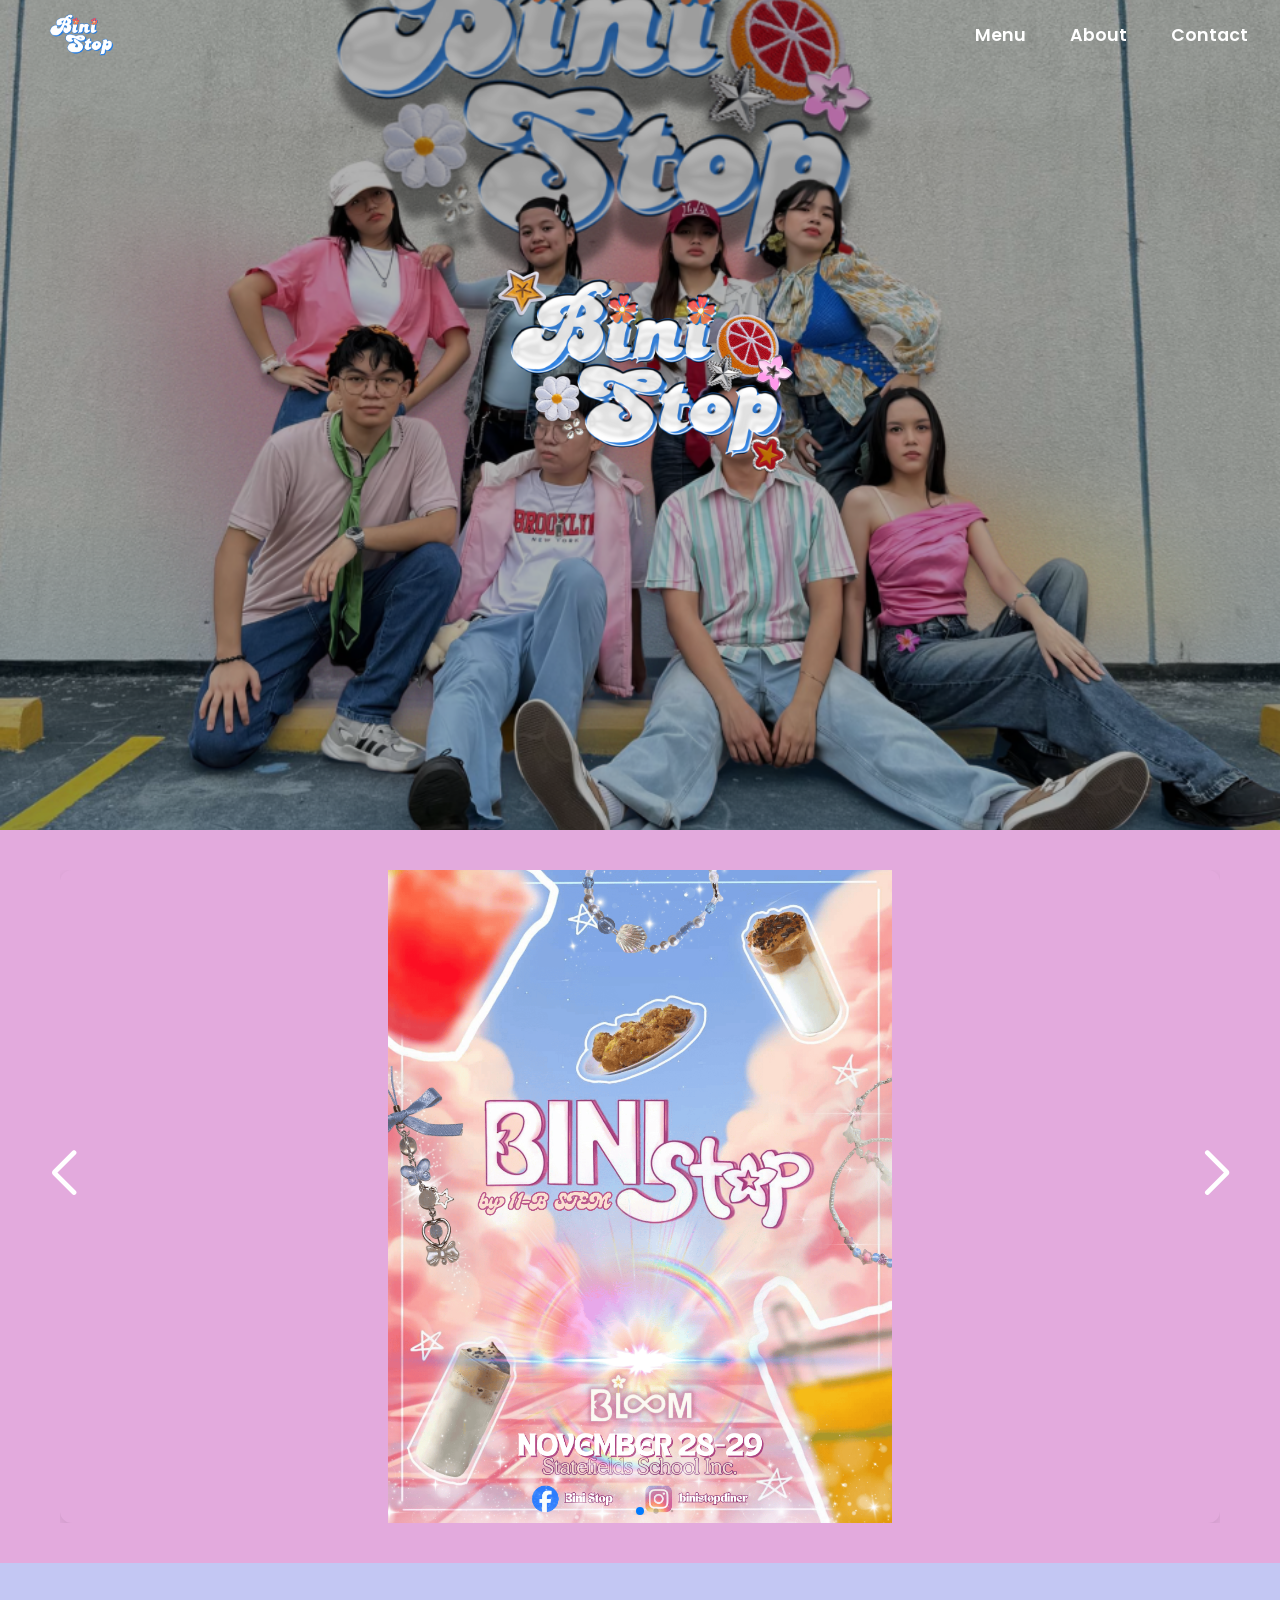
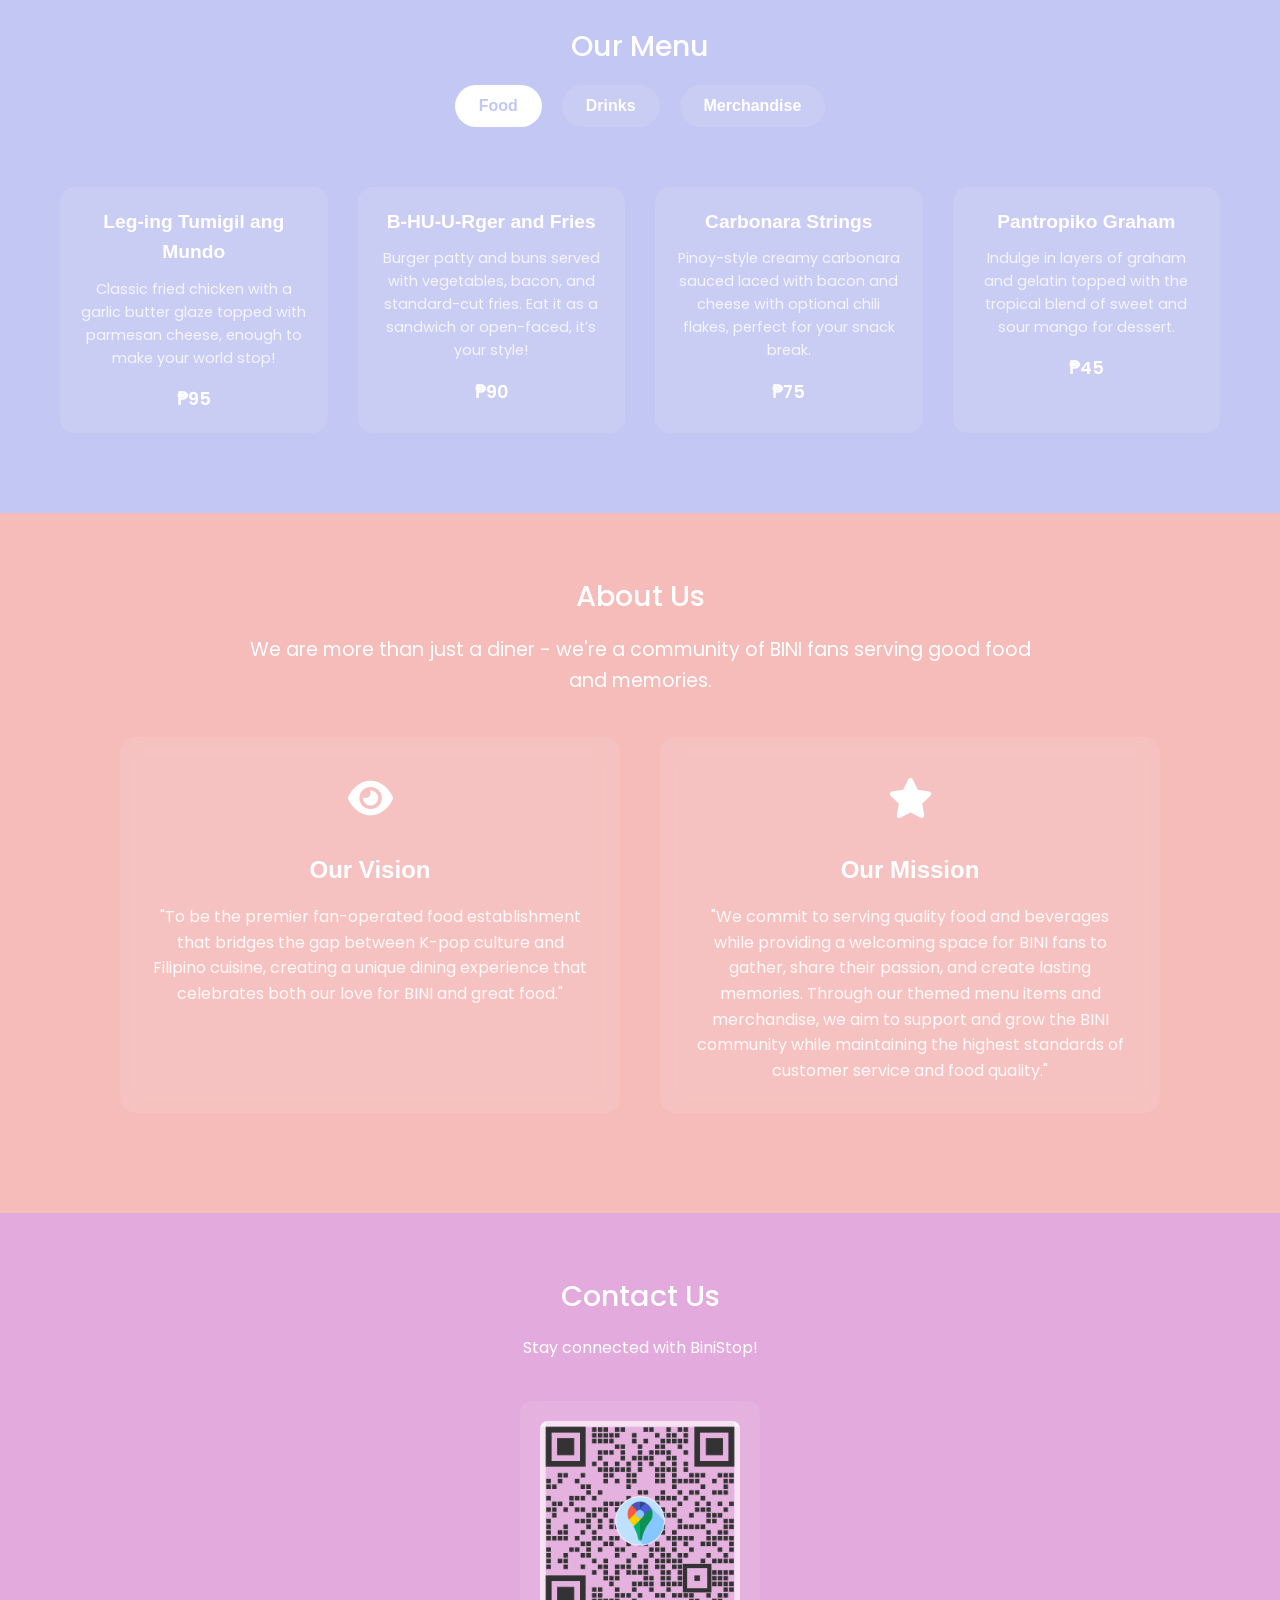
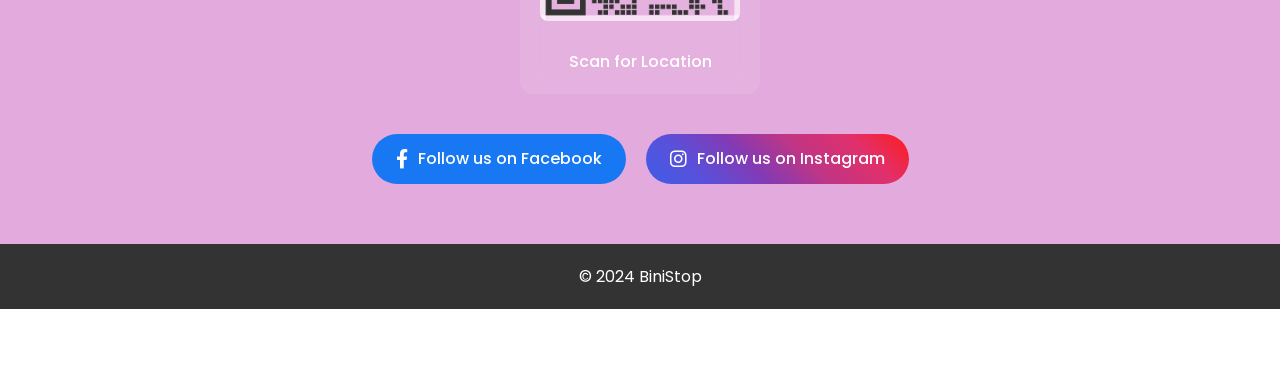
==== commit 052799c2: "- New About Section - New Contact Section" ====
--- a/index.html
+++ b/index.html
@@ -6,6 +6,7 @@
   <title>BiniStop</title>
   <link rel="stylesheet" href="./css/style.css">
   <link href="https://fonts.googleapis.com/css2?family=Poppins:wght@400;600&display=swap" rel="stylesheet">
+  <link rel="stylesheet" href="https://cdnjs.cloudflare.com/ajax/libs/font-awesome/6.0.0/css/all.min.css">
   <link rel="stylesheet" href="https://cdn.jsdelivr.net/npm/swiper@11/swiper-bundle.min.css">
 </head>
 
@@ -38,19 +39,25 @@
       </div>
       <div class="swiper-slide">
         <div class="slide-content">
-          <img src="./icons/poster-drinks.PNG" alt="Diner Image 2">
-        </div>
-      </div>
-      <div class="swiper-slide">
-        <div class="slide-content">
-          <img src="./icons/poster-merch.png" alt="Diner Image 3">
-        </div>
-      </div>
-      <div class="swiper-slide">
-        <div class="slide-content">
-          <img src="./icons/poster-packaging.png" alt="Diner Image 3">
-        </div>
-      </div>
+          <img src="./icons/food.jpg" alt="Diner Image 2">
+        </div>
+      </div>
+      <div class="swiper-slide">
+        <div class="slide-content">
+          <img src="./icons/poster-drinks.PNG" alt="Diner Image 3">
+        </div>
+      </div>
+      <div class="swiper-slide">
+        <div class="slide-content">
+          <img src="./icons/poster-merch.png" alt="Diner Image 4">
+        </div>
+      </div>
+      <div class="swiper-slide">
+        <div class="slide-content">
+          <img src="./icons/poster-packaging.png" alt="Diner Image 5">
+        </div>
+      </div>
+
     </div>
     <!-- Navigation -->
     <div class="swiper-button-next"></div>
@@ -72,28 +79,24 @@
     <div class="menu-category active" id="food">
       <div class="menu-grid">
         <div class="menu-item">
-          <img src="/api/placeholder/200/200" alt="Leg-ing Tumigil ang Mundo">
           <h3>Leg-ing Tumigil ang Mundo</h3>
           <p>Classic fried chicken with a garlic butter glaze topped with parmesan cheese, enough to make your world stop!</p>
-          <span class="price">₱150</span>
-        </div>
-        <div class="menu-item">
-          <img src="/api/placeholder/200/200" alt="B-HU-U-Rger and Fries">
+          <span class="price">₱95</span>
+        </div>
+        <div class="menu-item">
           <h3>B-HU-U-Rger and Fries</h3>
           <p>Burger patty and buns served with vegetables, bacon, and standard-cut fries. Eat it as a sandwich or open-faced, it’s your style!</p>
-          <span class="price">₱180</span>
-        </div>
-        <div class="menu-item">
-          <img src="/api/placeholder/200/200" alt="Carbonara Strings">
+          <span class="price">₱90</span>
+        </div>
+        <div class="menu-item">
           <h3>Carbonara Strings</h3>
           <p>Pinoy-style creamy carbonara sauced laced with bacon and cheese with optional chili flakes, perfect for your snack break. </p>
-          <span class="price">₱160</span>
-        </div>
-        <div class="menu-item">
-          <img src="/api/placeholder/200/200" alt="Pantropiko Graham">
+          <span class="price">₱75</span>
+        </div>
+        <div class="menu-item">
           <h3>Pantropiko Graham</h3>
           <p>Indulge in layers of graham and gelatin topped with the tropical blend of sweet and sour mango for dessert.</p>
-          <span class="price">₱120</span>
+          <span class="price">₱45</span>
         </div>
       </div>
     </div>
@@ -102,28 +105,24 @@
     <div class="menu-category" id="drinks">
       <div class="menu-grid">
         <div class="menu-item">
-          <img src="/api/placeholder/200/200" alt="Koppie-Chill">
           <h3>Koppie-Chill</h3>
           <p>Dating back to a time everyone needed a change, coffee dalgona arose to become a trendsetter. By topping the coffee dalgona with crushed oreos, “Koppie-Chill” is able to merge two famous drinks into one, retaining that bubbly froth, coffee and cream goodness.</p>
-          <span class="price">₱90</span>
-        </div>
-        <div class="menu-item">
-          <img src="/api/placeholder/200/200" alt="Milo Memoreo">
+          <span class="price">₱70</span>
+        </div>
+        <div class="menu-item">
           <h3>Milo Memoreo</h3>
           <p>Everyone’s childhood served to you with a twist. “Milo Memoreo“ is a Milo drink incorporating that dalgona twist during the pandemic. That creamy chocolatey taste topped with crushed oreo cookies is sure to bring you back to some of your best memories.</p>
-          <span class="price">₱100</span>
-        </div>
-        <div class="menu-item">
-          <img src="/api/placeholder/200/200" alt="Tropical U">
+          <span class="price">₱80</span>
+        </div>
+        <div class="menu-item">
           <h3>Tropical U</h3>
           <p>A Four Seasons juice by Tang, mixed with nata de coco and served with ice to give you that Pantropiko feel to our drink. “Tropical U” makes you feel relaxed on a hot and sunny day as the right amount of ice and tasty flavours cool your mouth. </p>
-          <span class="price">₱110</span>
-        </div>
-        <div class="menu-item">
-          <img src="/api/placeholder/200/200" alt="Nat-A-Mango">
+          <span class="price">₱30</span>
+        </div>
+        <div class="menu-item">
           <h3>Not-A-Mango</h3>
           <p>Nat-A-Mango”—a tropical twist on a classic mango juice by Tang. Blending sweet mango with the fun chewiness of nata de coco, served over with just the right amount of ice, bringing a touch of island paradise to every sip.</p>
-          <span class="price">₱80</span>
+          <span class="price">₱30</span>
         </div>
       </div>
     </div>
@@ -133,28 +132,24 @@
     <div class="menu-category" id="merchandise">
       <div class="menu-grid">
         <div class="menu-item">
-          <img src="/api/placeholder/200/200" alt="BINI Bracelets">
           <h3>BINI Bracelets</h3>
           <p>Features vibrant color themes and charms representing your favorite BINI members and music video eras, including Pantropiko, Cherry On Top, Salamin Salamin, and more. Perfect for everyday wear or to match with the customer’s aesthetics.</p>
-          <span class="price">₱350</span>
-        </div>
-        <div class="menu-item">
-          <img src="/api/placeholder/200/200" alt="BINI Phone Charms">
+          <span class="price">₱25</span>
+        </div>
+        <div class="menu-item">
           <h3>BINI Phone Charms</h3>
           <p>Made from high-quality and durable yarns, perfect for a long-lasting accessory for the customer’s phone. It is designed to represent our buyer’s favorite BINI members and music video eras, featuring various color themes and designs.</p>
-          <span class="price">₱250</span>
-        </div>
-        <div class="menu-item">
-          <img src="/api/placeholder/200/200" alt="BINI Stickers">
+          <span class="price">₱30</span>
+        </div>
+        <div class="menu-item">
           <h3>BINI Stickers</h3>
           <p>Made from high-quality and waterproof material that showcases various designs, featuring memes, your favorite lyrics, and your favorite BINI members in the chibi art style. Customers can used these unique stickers for their personal belongings such as notebooks, laptops, tumblers, and more.</p>
-          <span class="price">₱300</span>
-        </div>
-        <div class="menu-item">
-          <img src="/api/placeholder/200/200" alt="BINI Photobooth">
+          <span class="price">₱5 (1 Sticker) ₱25 (Bundle)</span>
+        </div>
+        <div class="menu-item">
           <h3>BINI Photobooth</h3>
           <p>Capturing the customer’s unforgettable moments by pictures. Perfect for any creative poses they could strike, whether in front of the camera or in the mirror.</p>
-          <span class="price">₱200</span>
+          <span class="price"></span>
         </div>
       </div>
     </div>
@@ -163,12 +158,48 @@
 
 <section id="about" class="about">
   <h2>About Us</h2>
-  <p>Learn more about our diner and values.</p>
+  <p class="about-intro">We are more than just a diner - we're a community of BINI fans serving good food and memories.</p>
+
+  <div class="vision-mission-container">
+    <div class="vision-card">
+      <div class="card-icon">
+        <i class="fas fa-eye"></i>
+      </div>
+      <h3>Our Vision</h3>
+      <p>"To be the premier fan-operated food establishment that bridges the gap between K-pop culture and Filipino cuisine, creating a unique dining experience that celebrates both our love for BINI and great food."</p>
+    </div>
+
+    <div class="mission-card">
+      <div class="card-icon">
+        <i class="fas fa-star"></i>
+      </div>
+      <h3>Our Mission</h3>
+      <p>"We commit to serving quality food and beverages while providing a welcoming space for BINI fans to gather, share their passion, and create lasting memories. Through our themed menu items and merchandise, we aim to support and grow the BINI community while maintaining the highest standards of customer service and food quality."</p>
+    </div>
+  </div>
 </section>
 
 <section id="contact" class="contact">
   <h2>Contact Us</h2>
-  <p>Stay up to date about us!</p>
+  <p>Stay connected with BiniStop!</p>
+
+  <div class="qr-container">
+    <div class="qr-code">
+      <img src="./icons/locqr.png" alt="Location QR Code" class="qr-image">
+      <p>Scan for Location</p>
+    </div>
+  </div>
+
+  <div class="social-links">
+    <a href="https://www.facebook.com/profile.php?id=61568566895962&mibextid=ZbWKwL" class="social-button facebook">
+      <i class="fab fa-facebook-f"></i>
+      Follow us on Facebook
+    </a>
+    <a href="https://www.instagram.com/binistopdiner?igsh=bTFzdzI1MmN2djNk" class="social-button instagram">
+      <i class="fab fa-instagram"></i>
+      Follow us on Instagram
+    </a>
+  </div>
 </section>
 
 <footer class="footer">
--- a/css/style.css
+++ b/css/style.css
@@ -284,7 +284,10 @@
 }
 
 .about {
+  padding: 60px 20px;
+  text-align: center;
   background-color: var(--lite-orange);
+  color: white;
 }
 
 .menu {
@@ -296,7 +299,10 @@
 }
 
 .contact {
+  padding: 60px 20px;
+  text-align: center;
   background-color: var(--lite-lavender);
+  color: white;
 }
 
 h1 {
@@ -409,6 +415,176 @@
   color: white;
 }
 
+.qr-container {
+  display: flex;
+  justify-content: center;
+  gap: 40px;
+  margin: 40px 0;
+  flex-wrap: wrap;
+}
+
+.qr-code {
+  background: rgba(255, 255, 255, 0.1);
+  padding: 20px;
+  border-radius: 12px;
+  transition: transform 0.3s ease;
+  backdrop-filter: blur(10px);
+  -webkit-backdrop-filter: blur(10px);
+}
+
+.qr-code:hover {
+  transform: translateY(-5px);
+  background: rgba(255, 255, 255, 0.15);
+}
+
+.qr-image {
+  width: 200px;
+  height: 200px;
+  margin-bottom: 10px;
+  border-radius: 8px;
+}
+
+.qr-code p {
+  margin-top: 10px;
+  font-weight: 500;
+}
+
+.social-links {
+  display: flex;
+  justify-content: center;
+  gap: 20px;
+  margin-top: 40px;
+  flex-wrap: wrap;
+}
+
+.social-button {
+  display: flex;
+  align-items: center;
+  gap: 10px;
+  padding: 12px 24px;
+  border-radius: 25px;
+  text-decoration: none;
+  color: white;
+  font-weight: 500;
+  transition: all 0.3s ease;
+}
+
+.social-button i {
+  font-size: 1.2rem;
+}
+
+.social-button.facebook {
+  background-color: #1877f2;
+}
+
+.social-button.instagram {
+  background: linear-gradient(45deg, #405DE6, #5851DB, #833AB4, #C13584, #E1306C, #FD1D1D);
+}
+
+.social-button:hover {
+  transform: translateY(-2px);
+  box-shadow: 0 4px 12px rgba(0, 0, 0, 0.15);
+}
+
+.about-intro {
+  max-width: 800px;
+  margin: 0 auto 40px;
+  font-size: 1.2rem;
+  line-height: 1.6;
+}
+
+.vision-mission-container {
+  display: flex;
+  justify-content: center;
+  gap: 40px;
+  margin: 40px auto;
+  max-width: 1200px;
+  flex-wrap: wrap;
+}
+
+.vision-card,
+.mission-card {
+  flex: 1;
+  min-width: 300px;
+  max-width: 500px;
+  background: rgba(255, 255, 255, 0.1);
+  padding: 30px;
+  border-radius: 15px;
+  transition: transform 0.3s ease, background-color 0.3s ease;
+  backdrop-filter: blur(10px);
+  -webkit-backdrop-filter: blur(10px);
+}
+
+.vision-card:hover,
+.mission-card:hover {
+  transform: translateY(-5px);
+  background: rgba(255, 255, 255, 0.15);
+}
+
+.card-icon {
+  font-size: 2.5rem;
+  margin-bottom: 20px;
+  color: white;
+}
+
+.vision-card h3,
+.mission-card h3 {
+  font-size: 1.5rem;
+  margin-bottom: 15px;
+  color: white;
+}
+
+.vision-card p,
+.mission-card p {
+  font-size: 1rem;
+  line-height: 1.6;
+  color: rgba(255, 255, 255, 0.9);
+}
+
+.values-container {
+  margin-top: 60px;
+}
+
+.values-container h3 {
+  font-size: 1.5rem;
+  margin-bottom: 30px;
+}
+
+.values-grid {
+  display: grid;
+  grid-template-columns: repeat(auto-fit, minmax(200px, 1fr));
+  gap: 30px;
+  max-width: 1200px;
+  margin: 0 auto;
+  padding: 20px;
+}
+
+.value-item {
+  background: rgba(255, 255, 255, 0.1);
+  padding: 25px;
+  border-radius: 12px;
+  transition: transform 0.3s ease;
+}
+
+.value-item:hover {
+  transform: translateY(-5px);
+}
+
+.value-item i {
+  font-size: 2rem;
+  margin-bottom: 15px;
+}
+
+.value-item h4 {
+  font-size: 1.2rem;
+  margin: 10px 0;
+}
+
+.value-item p {
+  font-size: 0.9rem;
+  color: rgba(255, 255, 255, 0.9);
+}
+
 /* Media Queries */
 @media (max-width: 768px) {
   :root {
@@ -416,7 +592,9 @@
   }
 
   .hero {
-    height: 60vh;
+    height: auto;
+    min-height: 400px;
+    padding: 40px 0;
   }
 
   .slide-content img {
@@ -499,12 +677,43 @@
     grid-template-columns: repeat(auto-fit, minmax(200px, 1fr));
     gap: 20px;
   }
+  .qr-container {
+    gap: 20px;
+  }
+
+  .qr-image {
+    width: 150px;
+    height: 150px;
+  }
+
+  .social-button {
+    padding: 10px 20px;
+    font-size: 0.9rem;
+  }
+
+  .vision-mission-container {
+    gap: 20px;
+  }
+
+  .vision-card,
+  .mission-card {
+    min-width: 100%;
+  }
+
+  .about-intro {
+    font-size: 1.1rem;
+  }
+
+  .values-grid {
+    grid-template-columns: repeat(2, 1fr);
+    gap: 20px;
+  }
 }
 
 @media (max-width: 480px) {
   .hero {
     padding: 20px 0;
-    height: 60vh;
+    height: 25vh;
   }
 
   .slide-content img {
@@ -547,6 +756,39 @@
 
   .menu-grid {
     grid-template-columns: 1fr;
+  }
+  .qr-container {
+    flex-direction: column;
+    align-items: center;
+  }
+
+  .social-links {
+    flex-direction: column;
+    align-items: center;
+  }
+
+  .social-button {
+    width: 100%;
+    max-width: 280px;
+    justify-content: center;
+  }
+
+  .values-grid {
+    grid-template-columns: 1fr;
+  }
+
+  .vision-card,
+  .mission-card {
+    padding: 20px;
+  }
+
+  .card-icon {
+    font-size: 2rem;
+  }
+
+  .vision-card h3,
+  .mission-card h3 {
+    font-size: 1.3rem;
   }
 }
 
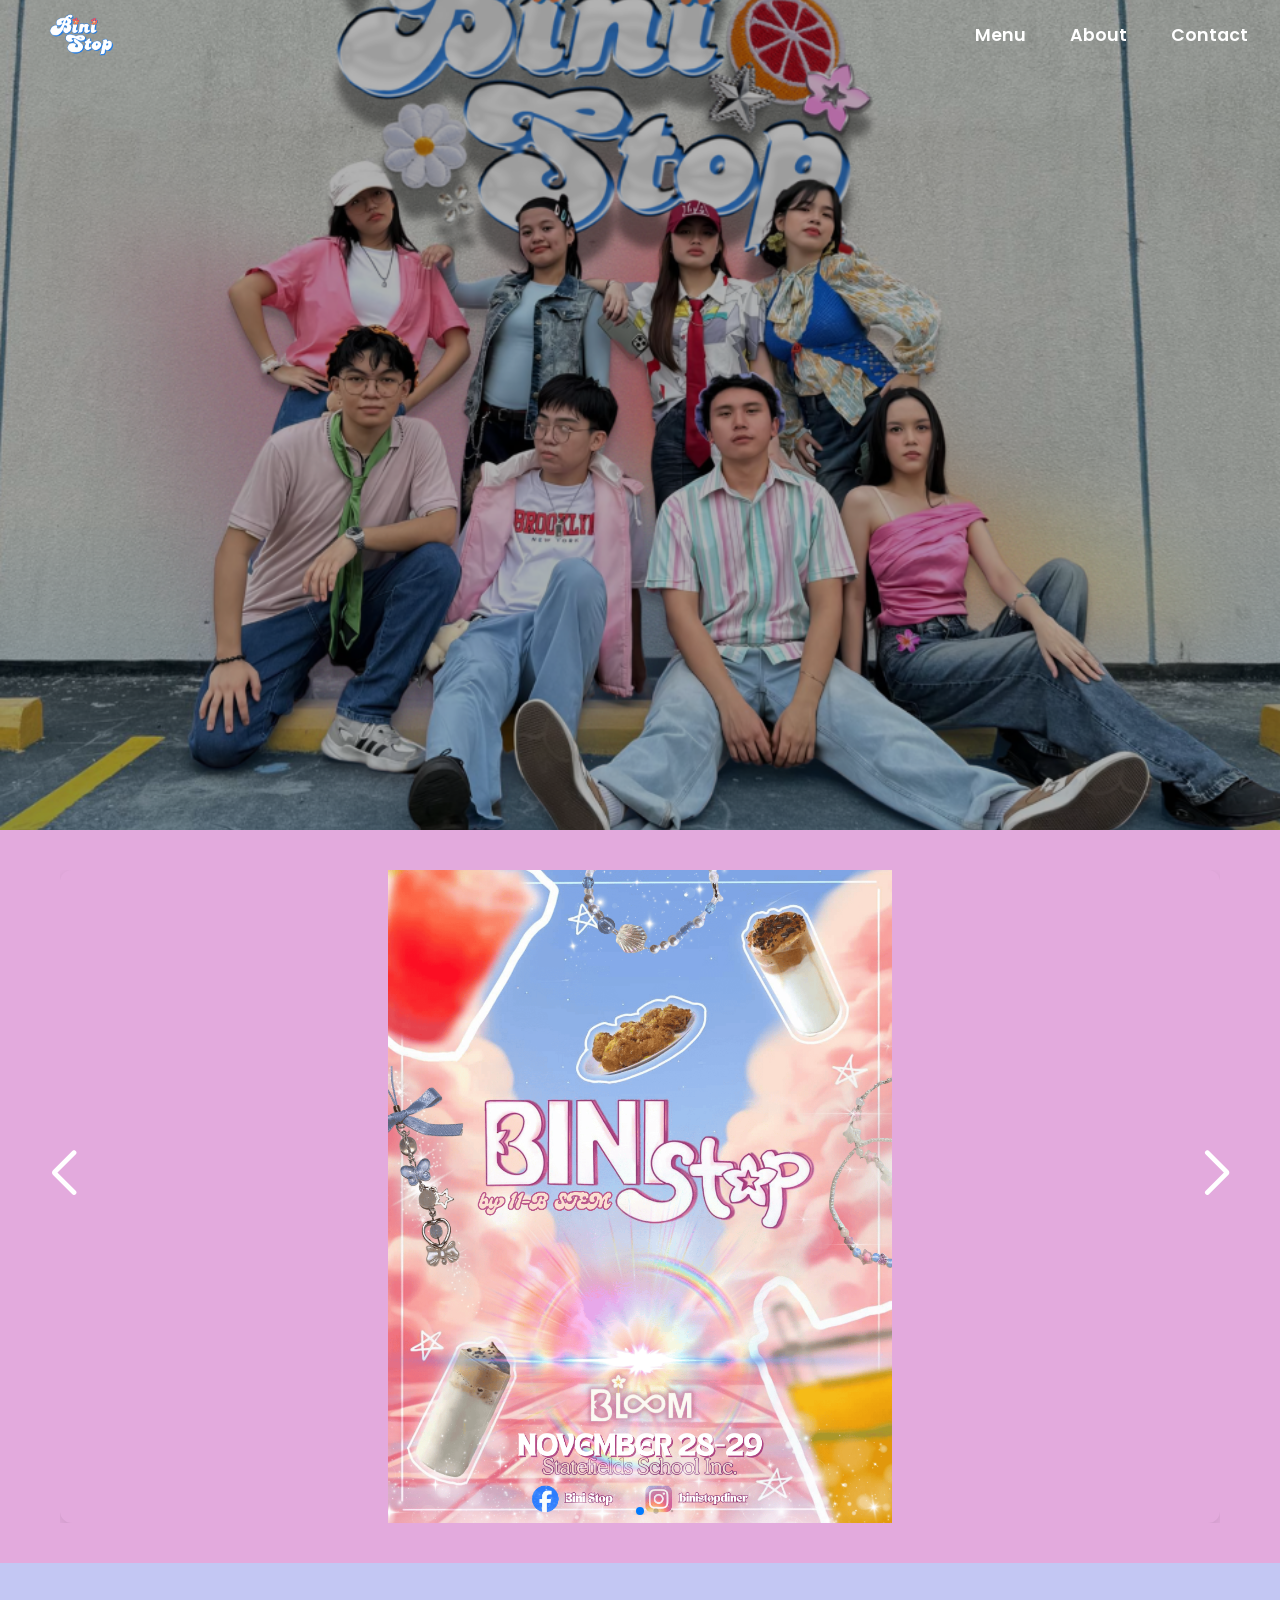
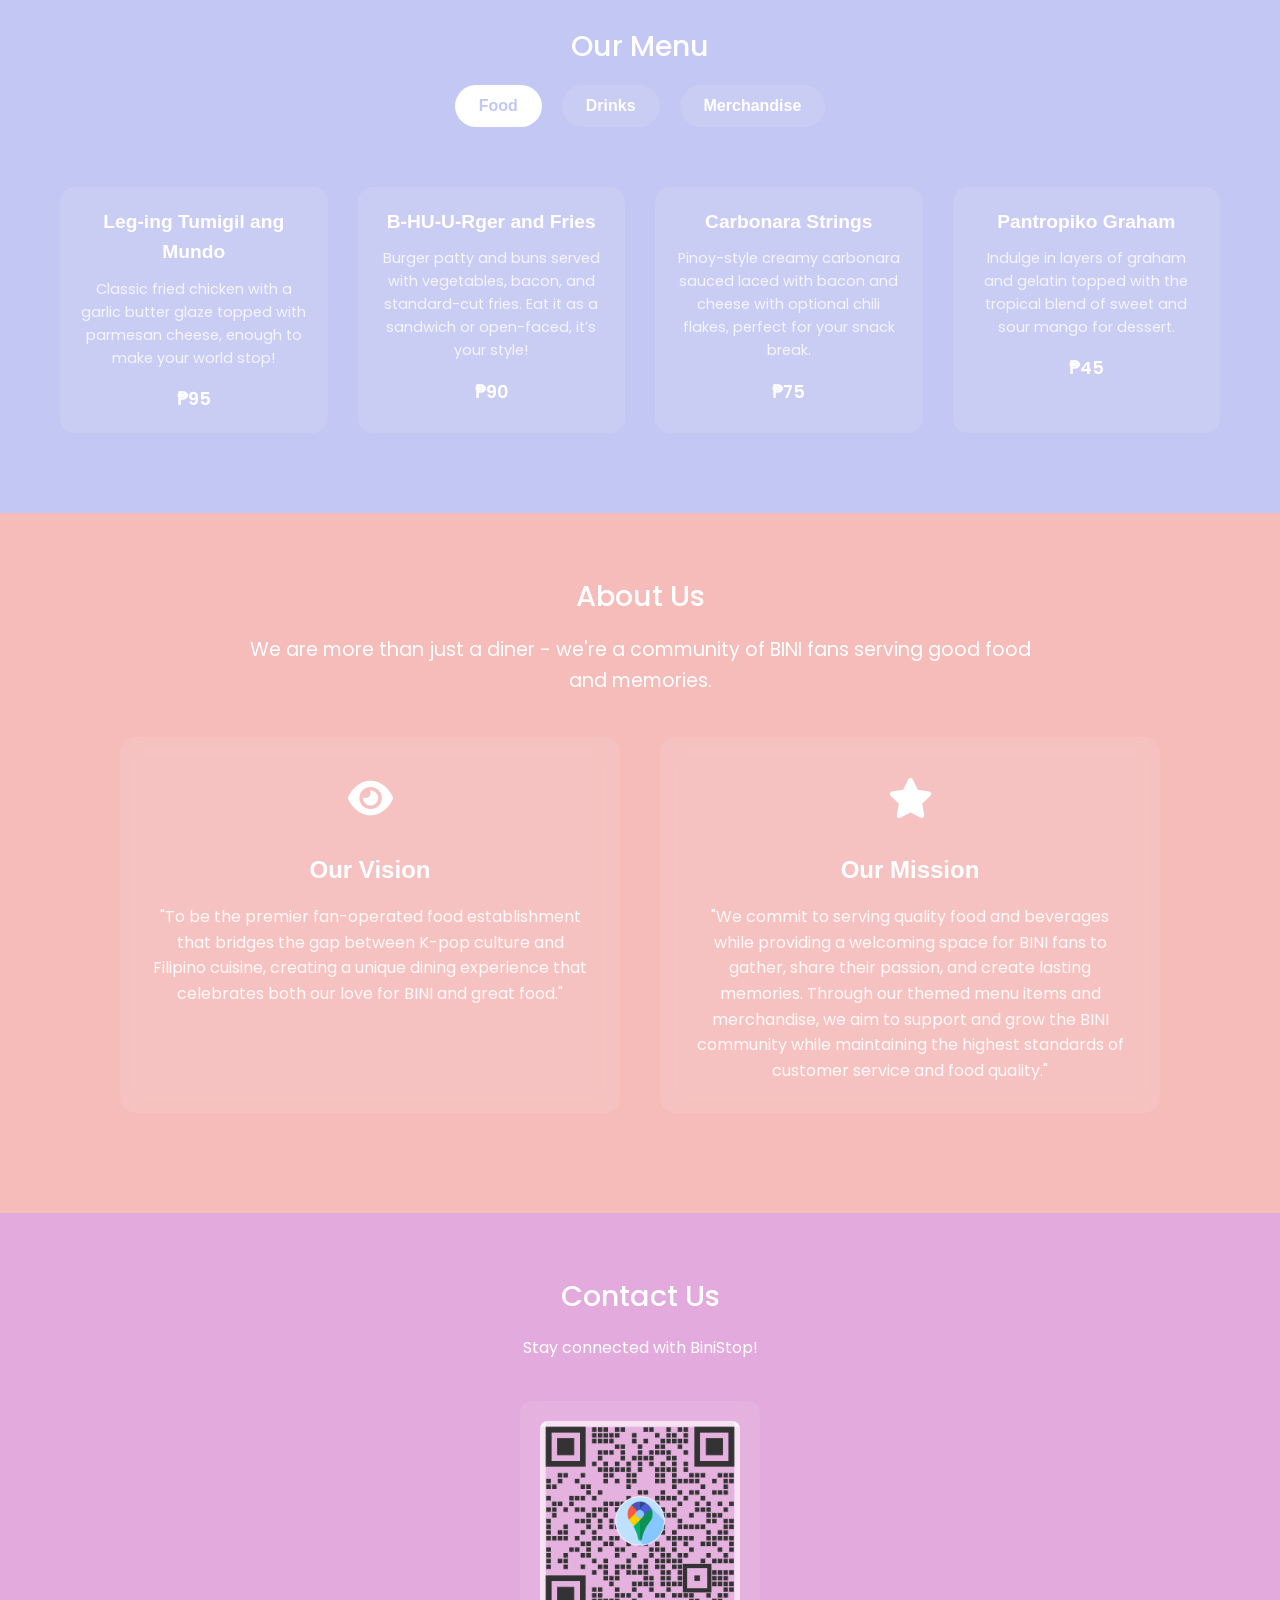
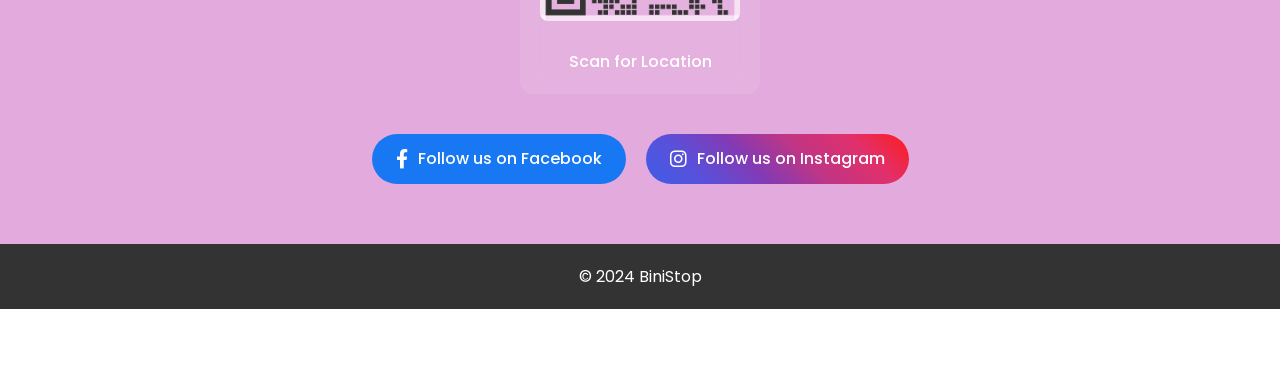
==== commit 10f35272: "- New Topbar code" ====
--- a/index.html
+++ b/index.html
@@ -24,7 +24,6 @@
 
 <header class="header">
   <div class="logo-container">
-    <img src="./icons/tb-logo.png" alt="Icon" class="logo">
   </div>
 </header>
 
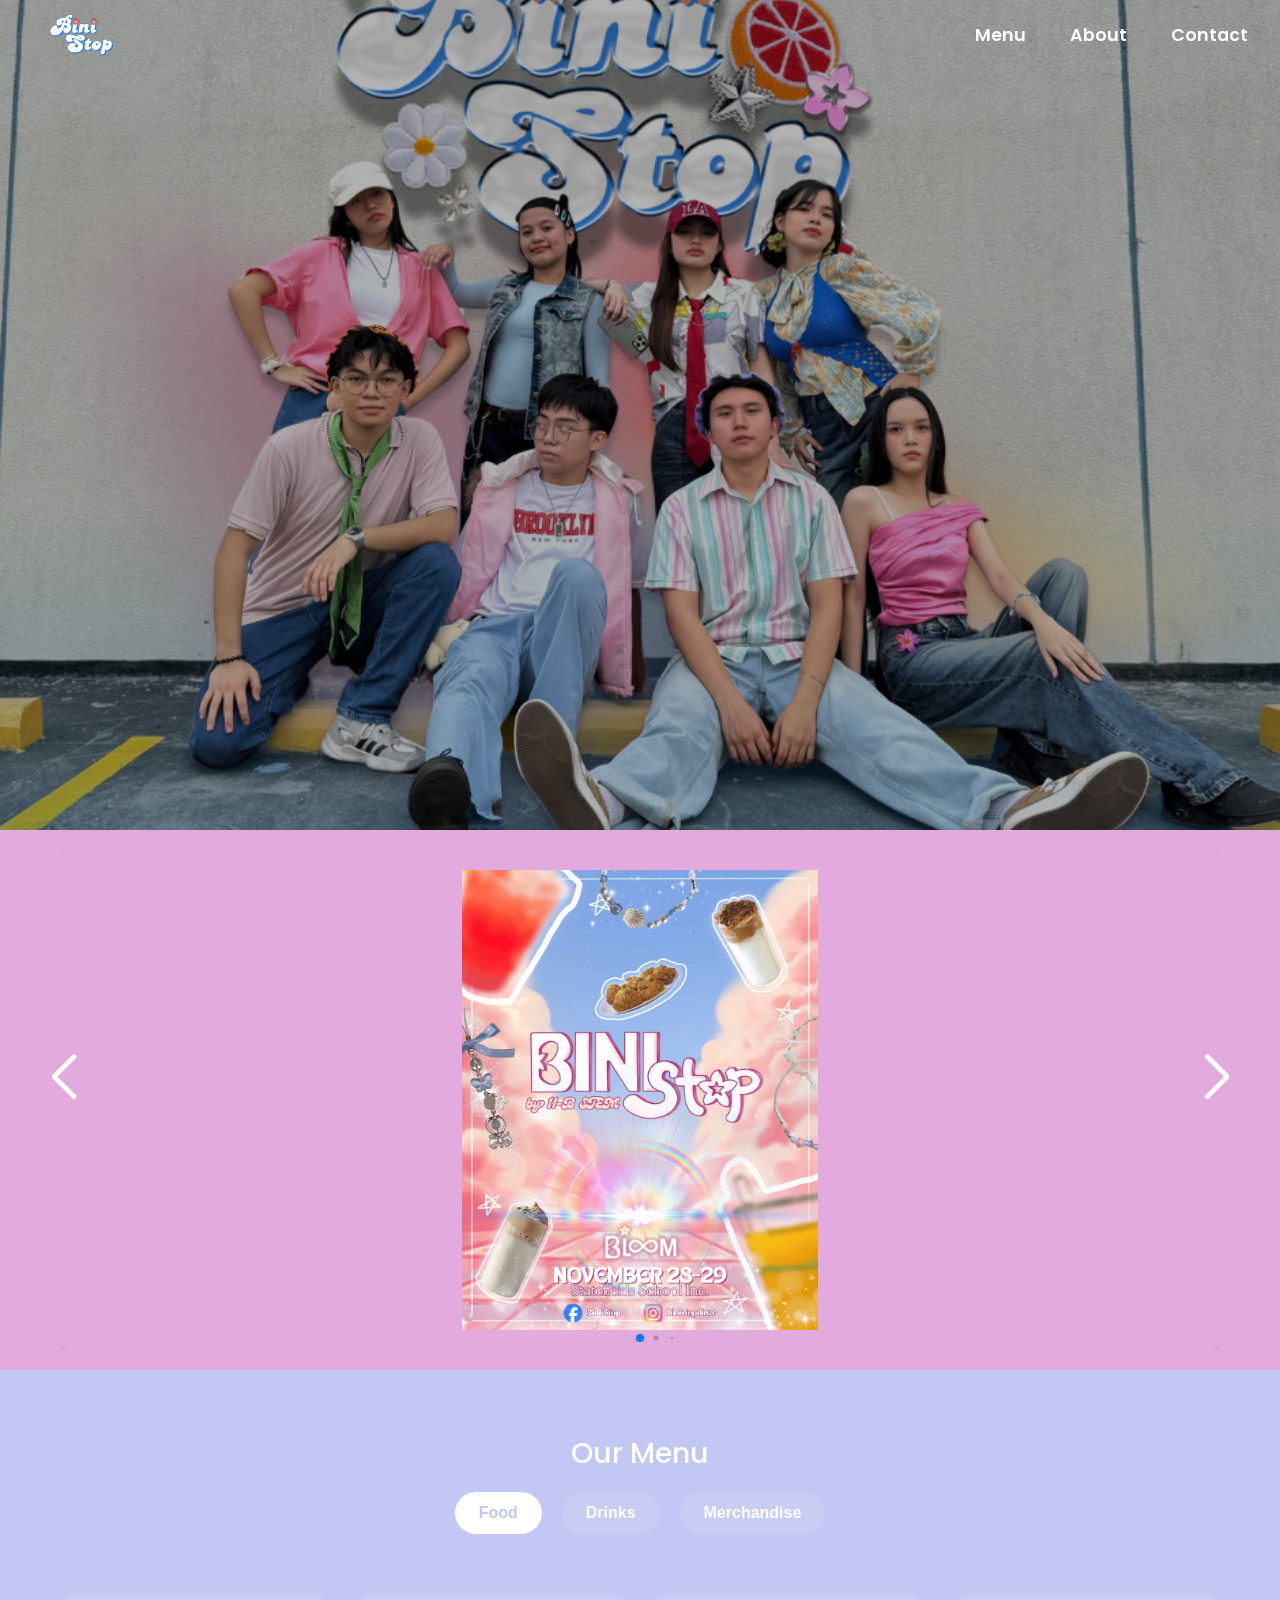
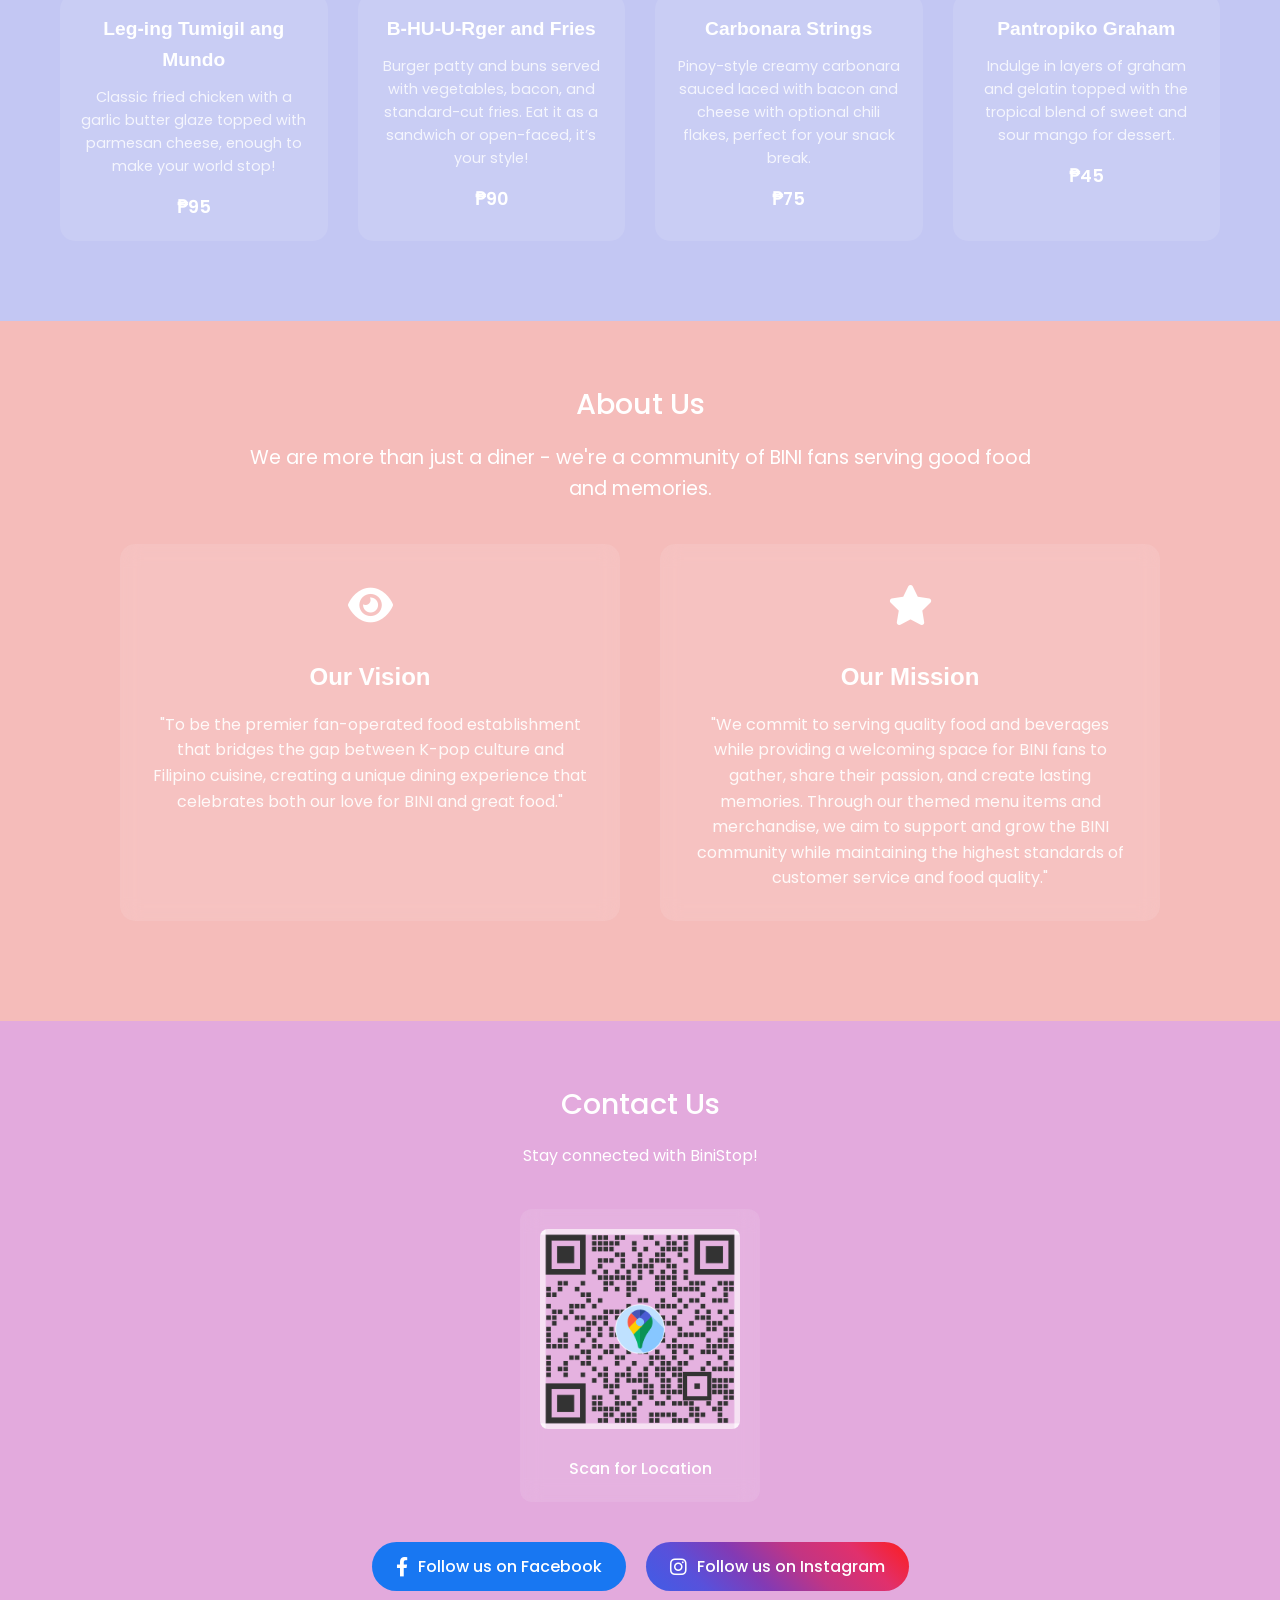
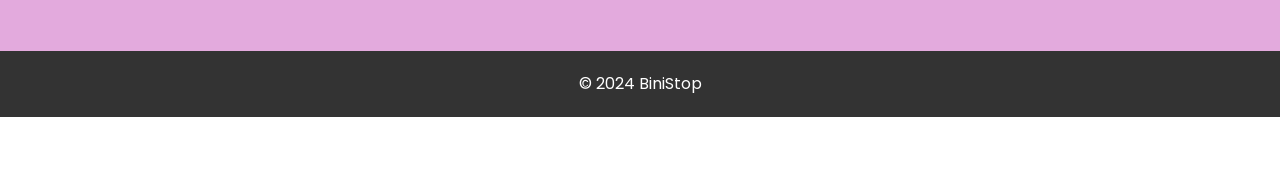
==== commit f94314ba: "TRYING TO FIX MOBILE COMPATIBILITY, KILL ME" ====
--- a/index.html
+++ b/index.html
@@ -133,12 +133,12 @@
         <div class="menu-item">
           <h3>BINI Bracelets</h3>
           <p>Features vibrant color themes and charms representing your favorite BINI members and music video eras, including Pantropiko, Cherry On Top, Salamin Salamin, and more. Perfect for everyday wear or to match with the customer’s aesthetics.</p>
-          <span class="price">₱25</span>
+          <span class="price">₱35</span>
         </div>
         <div class="menu-item">
           <h3>BINI Phone Charms</h3>
           <p>Made from high-quality and durable yarns, perfect for a long-lasting accessory for the customer’s phone. It is designed to represent our buyer’s favorite BINI members and music video eras, featuring various color themes and designs.</p>
-          <span class="price">₱30</span>
+          <span class="price">₱40</span>
         </div>
         <div class="menu-item">
           <h3>BINI Stickers</h3>
--- a/css/style.css
+++ b/css/style.css
@@ -156,7 +156,7 @@
 /* Swiper Styles */
 .hero {
   background-color: var(--lite-lavender);
-  padding: 40px 0;
+  padding: 20px 0;
   width: 100%;
   overflow: hidden;
 }
@@ -167,6 +167,7 @@
   margin: 0 auto;
   padding: 0 20px;
   position: relative;
+  height: 500px; /* Default height for desktop */
 }
 
 .swiper-slide {
@@ -178,22 +179,21 @@
 
 .slide-content {
   width: 100%;
-  height: 0;
-  padding-bottom: 56.25%; /* 16:9 Aspect Ratio */
+  height: 100%;
   position: relative;
   overflow: hidden;
   border-radius: 12px;
   box-shadow: 0 4px 12px rgba(0, 0, 0, 0.1);
+  display: flex;
+  justify-content: center;
+  align-items: center;
 }
 
 .slide-content img {
-  position: absolute;
-  top: 0;
-  left: 0;
-  width: 100%;
-  height: 100%;
-  object-fit: scale-down;
-  transition: transform 0.3s ease;
+  max-width: 100%;
+  max-height: 100%;
+  object-fit: contain;
+  padding: 20px;
 }
 
 .swiper-button-next,
@@ -586,31 +586,43 @@
 }
 
 /* Media Queries */
+
+@media (max-width: 1024px) {
+  .swiper-main {
+    height: 400px;
+    padding: 0 15px;
+  }
+
+  .slide-content img {
+    padding: 15px;
+  }
+}
+
 @media (max-width: 768px) {
   :root {
     --header-height: 60px;
   }
 
   .hero {
-    height: auto;
-    min-height: 400px;
-    padding: 40px 0;
+    padding: 15px 0;
+  }
+
+  .slide-content {
+    border-radius: 8px;
   }
 
   .slide-content img {
-    width: 100%;
-    height: 100%;
+    padding: 10px;
   }
 
   .swiper-main {
+    height: 300px;
     padding: 0 10px;
   }
 
   .swiper-button-next,
   .swiper-button-prev {
-    width: 40px;
-    height: 40px;
-    margin: 0 10px;
+    display: none;
   }
 
   .swiper-button-next:after,
@@ -712,13 +724,20 @@
 
 @media (max-width: 480px) {
   .hero {
-    padding: 20px 0;
-    height: 25vh;
+    padding: 10px 0;
+  }
+
+  .swiper-main {
+    height: 250px;
+    padding: 0 5px;
+  }
+
+  .slide-content {
+    border-radius: 6px;
   }
 
   .slide-content img {
-    width: 100%;
-    height: 100%;
+    padding: 8px;
   }
 
   .swiper-button-next,
